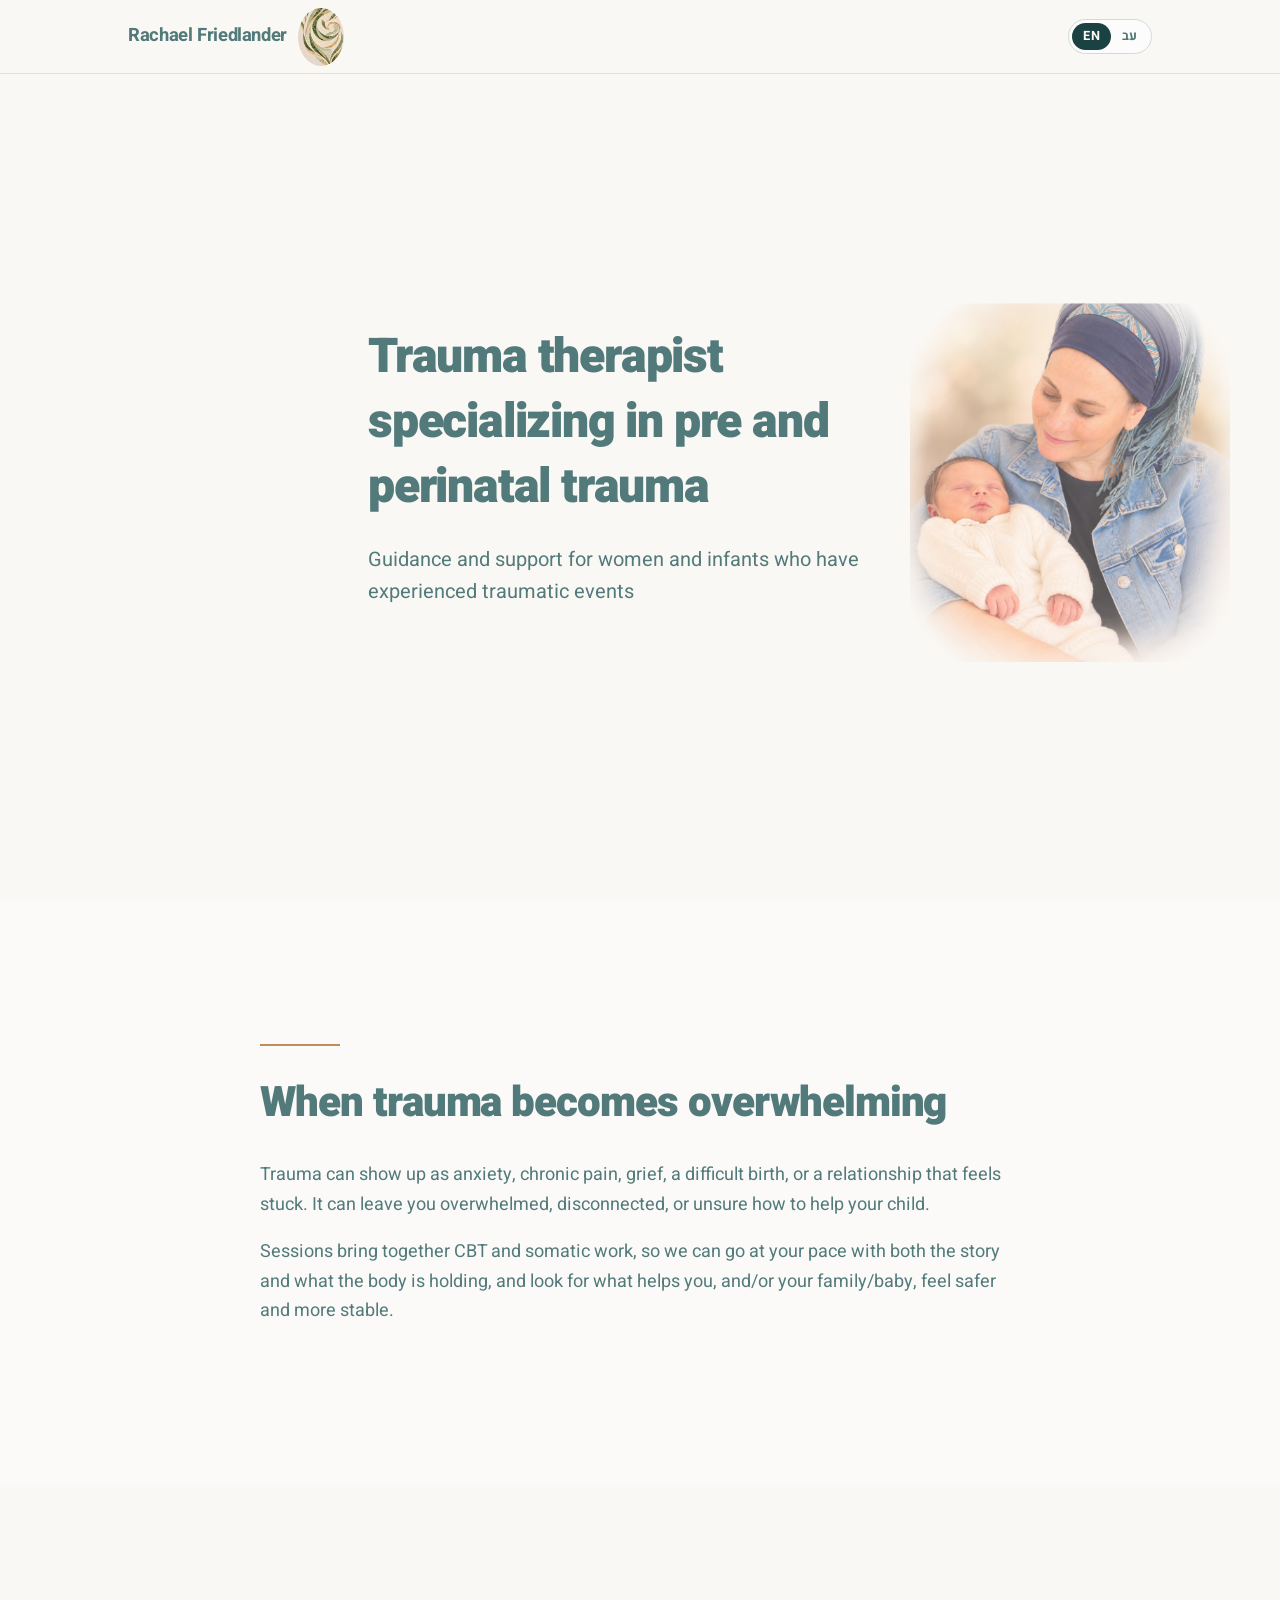
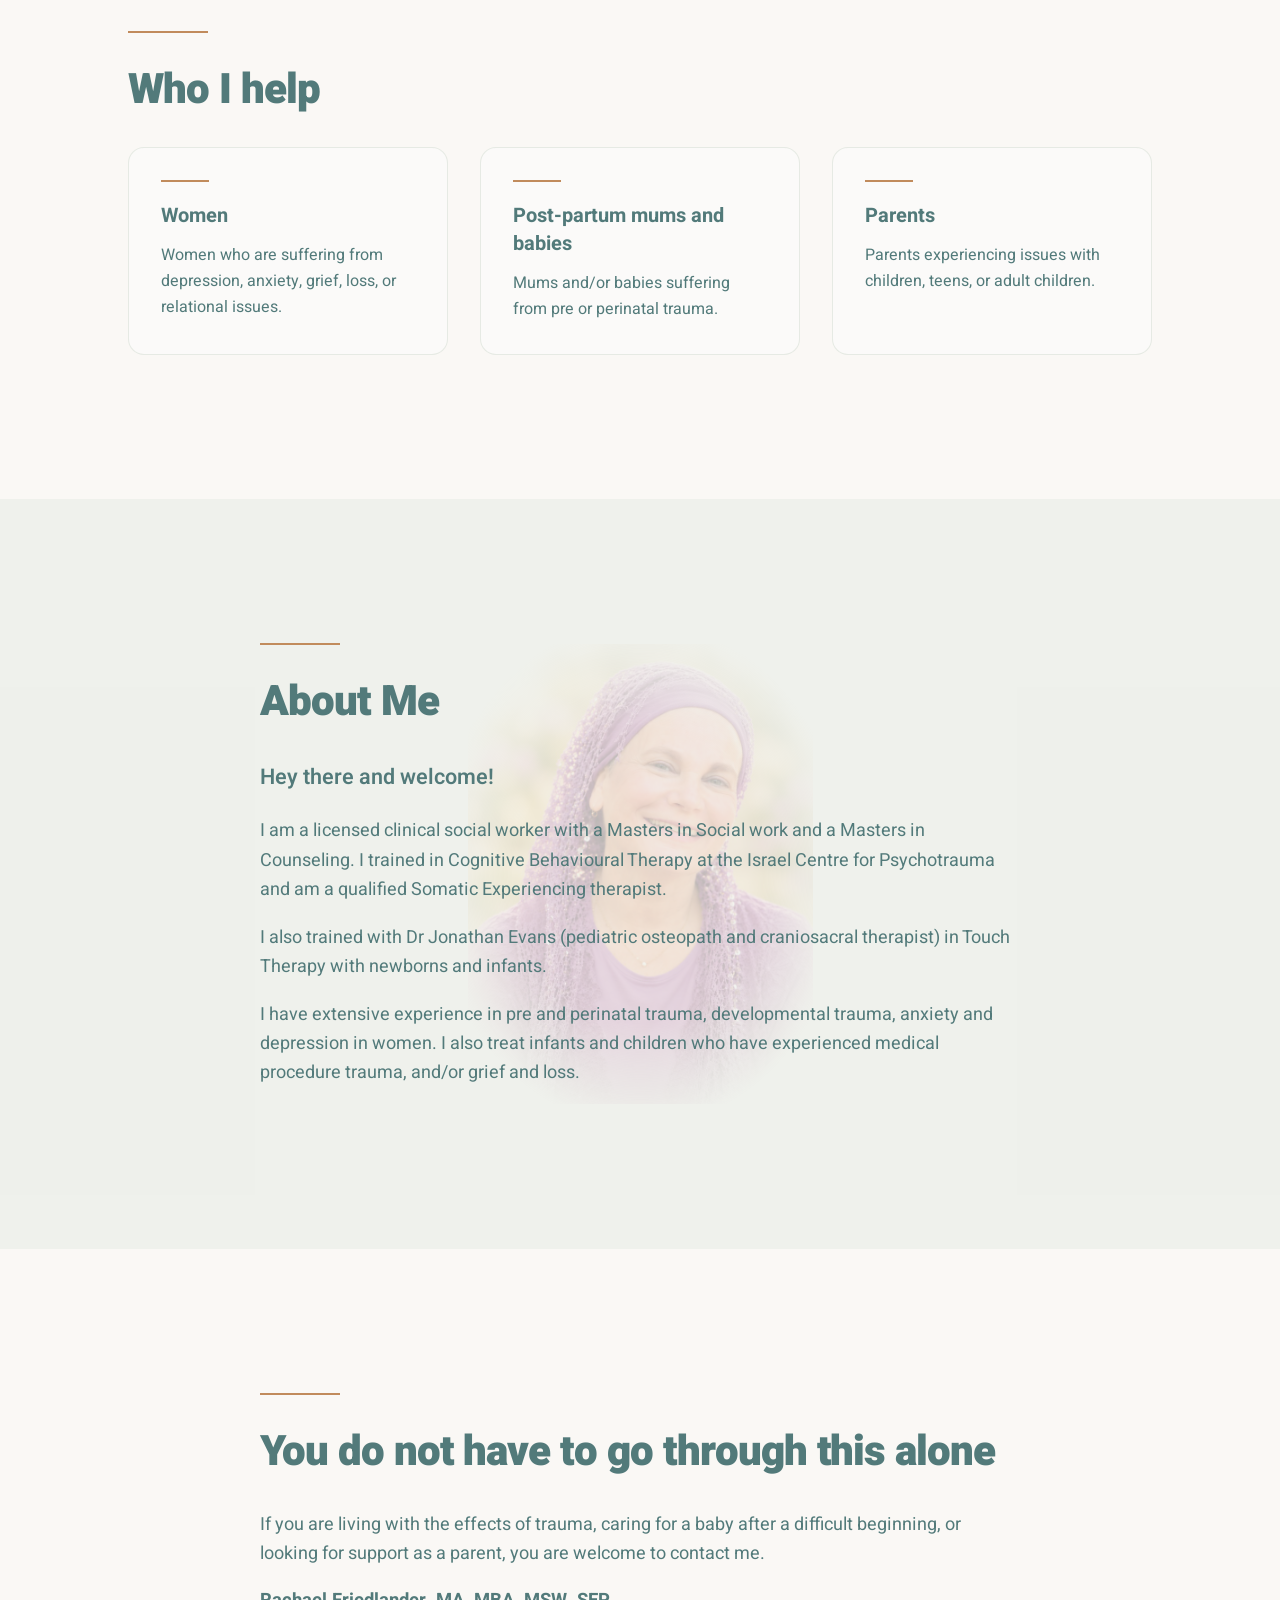
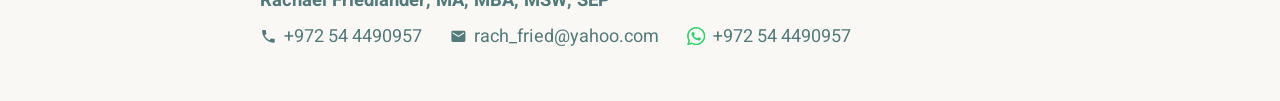
==== index.html @ 9eef8757 "Swap pictures" ====
<!DOCTYPE html>
<html lang="en">
<head>
  <meta charset="utf-8">
  <meta name="viewport" content="width=device-width, initial-scale=1">
  <title>Rachael Friedlander | Trauma Therapist</title>
  <meta name="description" content="Guidance and support for women and infants who have experienced traumatic events. Trauma therapy with a holistic approach incorporating CBT and somatic work.">
  <script>
    (function () {
      var stored;
      try { stored = localStorage.getItem("lang"); } catch (e) {}
      var primary = (navigator.language || "").toLowerCase();
      var hebrew = /^he([-_]|$)/.test(primary) || /^iw([-_]|$)/.test(primary);
      var lang = stored === "he" || stored === "en" ? stored : (hebrew ? "he" : "en");
      var root = document.documentElement;
      root.lang = lang;
      root.dir = lang === "he" ? "rtl" : "ltr";
      if (lang === "he") {
        document.title = "רחל פרידלנדר | מטפלת בטראומה";
        var desc = document.querySelector('meta[name="description"]');
        if (desc) {
          desc.setAttribute("content", "ליווי ותמיכה לנשים ולתינוקות שחוו אירועים טראומטיים. טיפול בטראומה בגישה הוליסטית המשלבת CBT ועבודה סומטית.");
        }
      }
    })();
  </script>
  <link rel="preconnect" href="https://fonts.googleapis.com">
  <link rel="preconnect" href="https://fonts.gstatic.com" crossorigin>
  <link href="https://fonts.googleapis.com/css2?family=Heebo:wght@400;500;600;700;800;900&display=swap" rel="stylesheet">
  <link rel="stylesheet" href="styles.css">
</head>
<body>
  <header class="site-header">
    <div class="wrap header-inner">
      <a class="brand" href="#top">
        <span class="i18n-en">Rachael Friedlander</span>
        <span class="i18n-he">רחל פרידלנדר</span>
        <img class="brand-logo" src="images/logo.png" alt="">
      </a>
      <div class="lang-switch" role="group" aria-label="Language">
        <button type="button" class="lang-option" data-set-lang="en" lang="en">EN</button>
        <button type="button" class="lang-option" data-set-lang="he" lang="he">עב</button>
      </div>
    </div>
  </header>

  <main id="top">
    <section class="hero">
      <div class="hero-media" aria-hidden="true">
        <img src="images/rachael-newborn.jpg" alt="">
      </div>
      <div class="hero-shade" aria-hidden="true"></div>
      <div class="wrap hero-copy">
        <h1>
          <span class="i18n-en">Trauma therapist specializing in pre and perinatal trauma</span>
          <span class="i18n-he">מטפלת בטראומה המתמחה בטראומה <span class="nowrap">טרום־לידתית</span> ו<span class="nowrap">סב־לידתית</span></span>
        </h1>
        <p class="lede">
          <span class="i18n-en">Guidance and support for women and infants who have experienced traumatic events</span>
          <span class="i18n-he">ליווי ותמיכה לנשים ולתינוקות שחוו אירועים טראומטיים</span>
        </p>
      </div>
    </section>

    <section class="band band-card">
      <div class="wrap narrow">
        <span class="rule" aria-hidden="true"></span>
        <h2>
          <span class="i18n-en">When trauma becomes overwhelming</span>
          <span class="i18n-he">כשהטראומה הופכת למציפה</span>
        </h2>
        <!-- DRAFT FOR REVIEW: These two paragraphs were blank in the Google Doc. They use only the people and methods Rachael already named. Replace them when final copy is ready. -->
        <p>
          <span class="i18n-en">Trauma can show up as anxiety, chronic pain, grief, a difficult birth, or a relationship that feels stuck. It can leave you overwhelmed, disconnected, or unsure how to help your child.</span>
          <span class="i18n-he">טראומה יכולה להופיע כחרדה, כאב כרוני, אבל, לידה קשה, או קשר שמרגיש תקוע. היא יכולה להשאיר תחושה של הצפה וניתוק, או קושי לדעת איך לעזור לילד.</span>
        </p>
        <p>
          <span class="i18n-en">Sessions bring together CBT and somatic work, so we can go at your pace with both the story and what the body is holding, and look for what helps you, and/or your family/baby, feel safer and more stable.</span>
          <span class="i18n-he">במפגשים משלבים <span class="ltr">CBT</span> ועבודה סומטית, כך שאפשר להתקדם בקצב שלך גם עם הסיפור וגם עם מה שהגוף מחזיק, ולחפש את מה שעוזר לך ו/או למשפחה או לתינוק להרגיש יותר ביטחון ויציבות.</span>
        </p>
      </div>
    </section>

    <section class="band band-help">
      <div class="wrap">
        <span class="rule" aria-hidden="true"></span>
        <h2>
          <span class="i18n-en">Who I help</span>
          <span class="i18n-he">את מי אני מלווה</span>
        </h2>
        <div class="cards">
          <article class="card">
            <span class="rule" aria-hidden="true"></span>
            <h3>
              <span class="i18n-en">Women</span>
              <span class="i18n-he">נשים</span>
            </h3>
            <p>
              <span class="i18n-en">Women who are suffering from depression, anxiety, grief, loss, or relational issues.</span>
              <span class="i18n-he">נשים שסובלות מדיכאון, מחרדה, מאבל, מאובדן או מקשיים בקשר.</span>
            </p>
          </article>
          <article class="card card-focus">
            <span class="rule" aria-hidden="true"></span>
            <h3>
              <span class="i18n-en">Post-partum mums and babies</span>
              <span class="i18n-he">אמהות אחרי לידה ותינוקות</span>
            </h3>
            <p>
              <span class="i18n-en">Mums and/or babies suffering from pre or perinatal trauma.</span>
              <span class="i18n-he">אמהות ו/או תינוקות עם טראומה <span class="nowrap">טרום־לידתית</span> או <span class="nowrap">סב־לידתית</span>.</span>
            </p>
          </article>
          <article class="card">
            <span class="rule" aria-hidden="true"></span>
            <h3>
              <span class="i18n-en">Parents</span>
              <span class="i18n-he">הורים</span>
            </h3>
            <p>
              <span class="i18n-en">Parents experiencing issues with children, teens, or adult children.</span>
              <span class="i18n-he">הורים שמתמודדים עם קשיים מול ילדים, מתבגרים או ילדים בוגרים.</span>
            </p>
          </article>
        </div>
      </div>
    </section>

    <section class="band band-sage">
      <div class="about-bg" aria-hidden="true">
        <img src="images/rachael-portrait.jpg" alt="">
      </div>
      <div class="wrap narrow">
        <span class="rule" aria-hidden="true"></span>
        <h2>
          <span class="i18n-en">About Me</span>
          <span class="i18n-he">עליי</span>
        </h2>
        <p class="welcome">
          <span class="i18n-en">Hey there and welcome!</span>
          <span class="i18n-he">היי, וברוכים הבאים!</span>
        </p>
        <p>
          <span class="i18n-en">I am a licensed clinical social worker with a Masters in Social work and a Masters in Counseling. I trained in Cognitive Behavioural Therapy at the Israel Centre for Psychotrauma and am a qualified Somatic Experiencing therapist.</span>
          <span class="i18n-he">אני עובדת סוציאלית קלינית מוסמכת, בעלת תואר שני בעבודה סוציאלית ותואר שני בייעוץ. התמחיתי בטיפול קוגניטיבי־התנהגותי במרכז הישראלי לטיפול בפסיכוטראומה, ואני מטפלת מוסמכת בשיטת <span class="ltr">Somatic Experiencing.</span></span>
        </p>
        <p>
          <span class="i18n-en">I also trained with Dr Jonathan Evans (pediatric osteopath and craniosacral therapist) in Touch Therapy with newborns and infants.</span>
          <span class="i18n-he">התמחיתי גם אצל ד״ר ג׳ונתן אוונס (אוסטאופת ילדים ומטפל בקרניוסקרל) בטיפול במגע לילודים ולתינוקות.</span>
        </p>
        <p>
          <span class="i18n-en">I have extensive experience in pre and perinatal trauma, developmental trauma, anxiety and depression in women. I also treat infants and children who have experienced medical procedure trauma, and/or grief and loss.</span>
          <span class="i18n-he">יש לי ניסיון רב בטראומה <span class="nowrap">טרום־לידתית</span> ו<span class="nowrap">סב־לידתית</span>, בטראומה התפתחותית, ובחרדה ובדיכאון אצל נשים. אני מטפלת גם בתינוקות ובילדים שעברו טראומה בעקבות הליכים רפואיים, ו/או אבל ואובדן.</span>
        </p>
      </div>
    </section>

    <section class="band band-close">
      <div class="wrap narrow">
        <span class="rule" aria-hidden="true"></span>
        <h2>
          <span class="i18n-en">You do not have to go through this alone</span>
          <span class="i18n-he">את לא צריכה לעבור את זה לבד</span>
        </h2>
        <p>
          <span class="i18n-en">If you are living with the effects of trauma, caring for a baby after a difficult beginning, or looking for support as a parent, you are welcome to contact me.</span>
          <span class="i18n-he">אם מדובר בחיים לצד השפעות של טראומה, בליווי תינוק אחרי התחלה קשה, או בחיפוש תמיכה כהורה — אפשר לפנות אליי.</span>
        </p>
      </div>
    </section>
  </main>

  <footer class="site-footer" id="contact">
    <div class="wrap narrow">
      <p class="footer-name">
        <span class="i18n-en">Rachael Friedlander, MA, MBA, MSW, SEP</span>
        <span class="i18n-he">רחל פרידלנדר, <span dir="ltr">MA, MBA, MSW, SEP</span></span>
      </p>
      <p class="footer-contact">
        <a href="tel:+972544490957">
          <svg viewBox="0 0 24 24" aria-hidden="true" focusable="false">
            <path fill="currentColor" d="M6.6 10.8a15.1 15.1 0 0 0 6.6 6.6l2.2-2.2a1 1 0 0 1 1-.25 11.4 11.4 0 0 0 3.6.57 1 1 0 0 1 1 1V20a1 1 0 0 1-1 1A17 17 0 0 1 3 4a1 1 0 0 1 1-1h3.5a1 1 0 0 1 1 1 11.4 11.4 0 0 0 .57 3.6 1 1 0 0 1-.25 1L6.6 10.8z"/>
          </svg>
          <span dir="ltr">+972 54 4490957</span>
        </a>
        <a href="mailto:rach_fried@yahoo.com">
          <svg viewBox="0 0 24 24" aria-hidden="true" focusable="false">
            <path fill="currentColor" d="M20 4H4a2 2 0 0 0-2 2v12a2 2 0 0 0 2 2h16a2 2 0 0 0 2-2V6a2 2 0 0 0-2-2zm0 4-8 5L4 8V6l8 5 8-5v2z"/>
          </svg>
          <span dir="ltr">rach_fried@yahoo.com</span>
        </a>
        <a class="contact-wa" data-whatsapp href="https://wa.me/972544490957">
          <svg viewBox="0 0 24 24" aria-hidden="true" focusable="false">
            <path fill="currentColor" d="M17.472 14.382c-.297-.149-1.758-.867-2.03-.967-.273-.099-.471-.148-.67.15-.197.297-.767.966-.94 1.164-.173.199-.347.223-.644.075-.297-.15-1.255-.463-2.39-1.475-.883-.788-1.48-1.761-1.653-2.059-.173-.297-.018-.458.13-.606.134-.133.298-.347.446-.52.149-.174.198-.298.298-.497.099-.198.05-.371-.025-.52-.075-.149-.669-1.612-.916-2.207-.242-.579-.487-.5-.669-.51-.173-.008-.371-.01-.57-.01-.198 0-.52.074-.792.372-.272.297-1.04 1.016-1.04 2.479 0 1.462 1.065 2.875 1.213 3.074.149.198 2.096 3.2 5.077 4.487.709.306 1.262.489 1.694.625.712.227 1.36.195 1.871.118.571-.085 1.758-.719 2.006-1.413.248-.694.248-1.289.173-1.413-.074-.124-.272-.198-.57-.347m-5.421 7.403h-.004a9.87 9.87 0 01-5.031-1.378l-.361-.214-3.741.982.998-3.648-.235-.374a9.86 9.86 0 01-1.51-5.26c.001-5.45 4.436-9.884 9.888-9.884 2.64 0 5.122 1.03 6.988 2.898a9.825 9.825 0 012.893 6.994c-.003 5.45-4.435 9.884-9.885 9.884m8.413-18.297A11.815 11.815 0 0012.05 0C5.495 0 .16 5.335.157 11.892c0 2.096.547 4.142 1.588 5.945L.057 24l6.305-1.654a11.882 11.882 0 005.683 1.448h.005c6.554 0 11.89-5.335 11.893-11.893a11.821 11.821 0 00-3.48-8.413z"/>
          </svg>
          <span dir="ltr">+972 54 4490957</span>
        </a>
      </p>
    </div>
  </footer>

  <script>
    (function () {
      var KEY = "lang";
      var copy = {
        en: {
          title: "Rachael Friedlander | Trauma Therapist",
          description: "Guidance and support for women and infants who have experienced traumatic events. Trauma therapy with a holistic approach incorporating CBT and somatic work.",
          langLabel: "Language",
          whatsapp: "WhatsApp"
        },
        he: {
          title: "רחל פרידלנדר | מטפלת בטראומה",
          description: "ליווי ותמיכה לנשים ולתינוקות שחוו אירועים טראומטיים. טיפול בטראומה בגישה הוליסטית המשלבת CBT ועבודה סומטית.",
          langLabel: "שפה",
          whatsapp: "וואטסאפ"
        }
      };

      function apply(lang, persist) {
        var text = copy[lang] || copy.en;
        var root = document.documentElement;
        root.lang = lang;
        root.dir = lang === "he" ? "rtl" : "ltr";
        document.title = text.title;
        var desc = document.querySelector('meta[name="description"]');
        if (desc) desc.setAttribute("content", text.description);
        var group = document.querySelector(".lang-switch");
        if (group) group.setAttribute("aria-label", text.langLabel);
        document.querySelectorAll("[data-set-lang]").forEach(function (button) {
          var selected = button.getAttribute("data-set-lang") === lang;
          button.setAttribute("aria-pressed", selected ? "true" : "false");
        });
        document.querySelectorAll("[data-whatsapp]").forEach(function (link) {
          link.href = "https://wa.me/972544490957";
          link.setAttribute("aria-label", text.whatsapp + " +972 54 4490957");
        });
        if (persist) {
          try { localStorage.setItem(KEY, lang); } catch (e) {}
        }
      }

      document.querySelectorAll("[data-set-lang]").forEach(function (button) {
        button.addEventListener("click", function () {
          apply(button.getAttribute("data-set-lang"), true);
        });
      });

      apply(document.documentElement.lang === "he" ? "he" : "en", false);
    })();
  </script>
</body>
</html>
---- styles.css ----
:root {
  --ink: #1a4242;
  --muted: #527a7a;
  --page: #faf8f5;
  --card: #fbfaf9;
  --button: #c18b5c;
  --button-hover: #b07d4f;
  --line: #d2dcd0;
  --sage: #e0e7df;
  --header: 74px;
  --shadow: 0 10px 30px rgba(26, 66, 66, 0.05);
}

* {
  box-sizing: border-box;
}

html {
  scroll-behavior: smooth;
}

body {
  margin: 0;
  font-family: Heebo, sans-serif;
  color: var(--muted);
  background: var(--page);
  line-height: 1.65;
}

img {
  max-width: 100%;
}

a {
  color: inherit;
}

.wrap {
  width: min(1024px, calc(100% - 3rem));
  margin-inline: auto;
}

.narrow {
  max-width: 760px;
}

.rule {
  display: block;
  width: 80px;
  height: 2px;
  margin-bottom: 2rem;
  background: var(--button);
}

h1,
h2,
h3,
p {
  margin-top: 0;
}

h1,
h2,
h3 {
  font-weight: 800;
  letter-spacing: -0.025em;
  line-height: 1.15;
}

h1 {
  margin-bottom: 1.5rem;
  color: var(--muted);
  font-size: clamp(28px, 5vw, 48px);
  font-weight: 900;
  line-height: 1.35;
}

.h1-muted {
  color: var(--muted);
  font-weight: 700;
}

h2 {
  margin-bottom: 2rem;
  font-size: clamp(26px, 4vw, 42px);
  font-weight: 900;
  line-height: 1.2;
}

h3 {
  margin-bottom: 0.75rem;
  font-size: 1.25rem;
  font-weight: 700;
  letter-spacing: 0;
  line-height: 1.4;
}

p {
  font-size: 18px;
  line-height: 1.625;
}

.lede,
.card p,
.site-footer p {
  color: var(--muted);
}

.site-header {
  position: sticky;
  top: 0;
  z-index: 10;
  height: var(--header);
  background: rgba(250, 248, 245, 0.88);
  border-bottom: 1px solid rgba(210, 220, 208, 0.7);
  backdrop-filter: blur(14px);
}

.header-inner {
  display: flex;
  align-items: center;
  justify-content: space-between;
  gap: 1rem;
  height: 100%;
}

.brand {
  display: inline-flex;
  align-items: center;
  gap: 0.7rem;
  font-size: 1.15rem;
  font-weight: 700;
  letter-spacing: -0.02em;
  text-decoration: none;
}

.brand-logo {
  display: block;
  width: 46px;
  height: 58px;
  object-fit: cover;
  object-position: center;
  border-radius: 50%;
}

.button {
  display: inline-flex;
  align-items: center;
  justify-content: center;
  width: 56px;
  height: 56px;
  padding: 0;
  border-radius: 50%;
  background: #25d366;
  color: #fff;
  text-decoration: none;
  transition: background 0.15s ease;
}

.button svg {
  display: block;
  width: 32px;
  height: 32px;
}

.button-lg {
  width: 64px;
  height: 64px;
}

.button-lg svg {
  width: 36px;
  height: 36px;
}

.button:hover {
  background: #1ebe57;
}

.button:active {
  transform: translateY(1px);
}

.button:focus-visible,
.brand:focus-visible,
.lang-option:focus-visible {
  outline: 2px solid var(--ink);
  outline-offset: 3px;
}

.lang-switch {
  direction: ltr;
  display: inline-flex;
  flex: none;
  align-items: center;
  padding: 3px;
  border: 1px solid var(--line);
  border-radius: 999px;
  background: rgba(255, 255, 255, 0.65);
}

.lang-option {
  appearance: none;
  margin: 0;
  border: 0;
  border-radius: 999px;
  background: transparent;
  color: var(--muted);
  font: inherit;
  font-size: 0.8rem;
  font-weight: 700;
  letter-spacing: 0.02em;
  line-height: 1;
  padding: 0.42rem 0.68rem;
  cursor: pointer;
}

.lang-option:hover {
  color: var(--ink);
}

html:not([lang="he"]) .lang-option[data-set-lang="en"],
html[lang="he"] .lang-option[data-set-lang="he"] {
  background: var(--ink);
  color: var(--page);
}

html:not([lang="he"]) .lang-option[data-set-lang="en"]:hover,
html[lang="he"] .lang-option[data-set-lang="he"]:hover {
  color: var(--page);
}

html[lang="he"] h1,
html[lang="he"] h2,
html[lang="he"] h3,
html[lang="he"] .brand {
  letter-spacing: 0;
}

html[lang="he"] h1 {
  line-height: 1.45;
}

html[lang="he"] .i18n-en,
html:not([lang="he"]) .i18n-he {
  display: none;
}

.nowrap {
  white-space: nowrap;
}

.ltr {
  unicode-bidi: isolate;
  direction: ltr;
  white-space: nowrap;
}

.hero {
  position: relative;
  display: flex;
  align-items: center;
  min-height: calc(100vh - var(--header));
  padding: 4rem 0;
  overflow: hidden;
  background: var(--page);
}

.hero-media,
.hero-shade {
  position: absolute;
  inset: 0;
}

.hero-media img {
  width: 100%;
  height: 100%;
  max-width: none;
  object-fit: cover;
  object-position: center 28%;
  filter: blur(2px);
  transform: scale(1.05);
  opacity: 0.9;
}

.hero-shade {
  background: linear-gradient(
    to inline-end,
    rgba(250, 248, 245, 0.85) 0%,
    rgba(250, 248, 245, 0.4) 50%,
    rgba(250, 248, 245, 0.2) 100%
  );
}

.hero-copy {
  position: relative;
  z-index: 1;
  max-width: 44rem;
}

.lede {
  max-width: 36rem;
  margin-bottom: 2.5rem;
}

.band {
  padding: 6rem 0;
}

.band-card {
  background: var(--card);
}

.band-sage {
  position: relative;
  overflow: hidden;
  background: rgba(224, 231, 223, 0.45);
}

.about-bg {
  position: absolute;
  z-index: 0;
  top: 50%;
  left: 50%;
  width: min(22rem, 78%);
  height: 70%;
  transform: translate(-50%, -50%);
  opacity: 0.28;
  pointer-events: none;
}

.about-bg img {
  width: 100%;
  height: 100%;
  max-width: none;
  object-fit: cover;
  object-position: center 18%;
  -webkit-mask-image: radial-gradient(ellipse at center, #000 34%, transparent 74%);
  mask-image: radial-gradient(ellipse at center, #000 34%, transparent 74%);
}

.band-sage .wrap {
  position: relative;
  z-index: 1;
}

.band p + p {
  margin-top: 1.15rem;
}

.welcome {
  font-size: 1.35rem;
  font-weight: 600;
}

@media (max-width: 767px) {
  .about-bg {
    width: min(16rem, 70%);
    height: 46%;
    opacity: 0.2;
  }

  .hero {
    display: flex;
    flex-direction: column;
    align-items: flex-start;
    justify-content: flex-start;
    min-height: 0;
    padding: 0.35rem 0 2.75rem;
  }

  .hero-media {
    position: relative;
    inset: auto;
    align-self: flex-end;
    width: min(220px, 58vw);
    margin: 0.15rem 0.4rem 0;
  }

  .hero-media img {
    width: 100%;
    height: auto;
    object-fit: contain;
    object-position: center 18%;
    transform: none;
    filter: blur(0.4px);
    opacity: 0.48;
    -webkit-mask-image: radial-gradient(ellipse at center, #000 52%, transparent 80%);
    mask-image: radial-gradient(ellipse at center, #000 52%, transparent 80%);
  }

  .hero-shade {
    display: none;
  }

  .hero-copy {
    width: min(1024px, calc(100% - 3rem));
    max-width: none;
    margin-top: 0.15rem;
    margin-inline: auto;
  }
}

.cards {
  display: grid;
  grid-template-columns: 1fr;
  gap: 2rem;
}

.card {
  padding: 2rem;
  border: 0.8px solid rgba(210, 220, 208, 0.5);
  border-radius: 1rem;
  background: var(--card);
}

.card .rule {
  width: 48px;
  margin-bottom: 1.25rem;
}

.card p {
  margin-bottom: 0;
  font-size: 16px;
  line-height: 26px;
}

.band-close .button {
  margin-top: 0.6rem;
}

.band-close {
  padding-bottom: 0;
}

.site-footer {
  padding: 0 0 2.75rem;
  border-top: 0;
}

.footer-name {
  margin-bottom: 0.35rem;
  color: var(--muted);
  font-size: 1.15rem;
  font-weight: 700;
}

.footer-contact {
  display: flex;
  flex-direction: column;
  align-items: flex-start;
  gap: 0.55rem;
}

#contact {
  scroll-margin-top: var(--header);
}

.footer-contact a {
  display: inline-flex;
  align-items: center;
  gap: 0.45rem;
  text-decoration: none;
  white-space: nowrap;
}

.footer-contact a:focus-visible {
  outline: 2px solid var(--ink);
  outline-offset: 3px;
  border-radius: 4px;
}

.footer-contact svg {
  width: 1.05rem;
  height: 1.05rem;
  flex: none;
}

.contact-wa svg {
  width: 1.15rem;
  height: 1.15rem;
  color: #25d366;
}

.site-footer p {
  margin-bottom: 0.35rem;
}

.footer-contact {
  margin-bottom: 0;
}

@media (min-width: 768px) {
  .wrap {
    width: min(1024px, calc(100% - 6rem));
  }

  .lede {
    font-size: 20px;
  }

  .band {
    padding: 9rem 0;
  }

  .band-close {
    padding-bottom: 0;
  }

  .cards {
    grid-template-columns: repeat(3, 1fr);
  }

  .about-bg {
    width: 380px;
    height: 460px;
    opacity: 0.26;
  }

  .about-bg img {
    object-fit: contain;
    object-position: center 12%;
    -webkit-mask-image: radial-gradient(ellipse at center, #000 46%, transparent 78%);
    mask-image: radial-gradient(ellipse at center, #000 46%, transparent 78%);
  }

  .hero-copy {
    max-width: 34rem;
  }

  .hero-media {
    inset: auto;
    top: 50%;
    inset-inline-end: max(2.5rem, calc((100% - 1180px) / 2));
    width: min(320px, 26vw);
    transform: translateY(-50%);
  }

  .hero-media img {
    width: 100%;
    height: auto;
    object-fit: contain;
    object-position: center;
    transform: none;
    filter: blur(0.6px);
    opacity: 0.72;
    -webkit-mask-image: radial-gradient(ellipse at center, #000 64%, transparent 88%);
    mask-image: radial-gradient(ellipse at center, #000 64%, transparent 88%);
  }

  .hero-shade {
    background: linear-gradient(
      to inline-end,
      rgba(250, 248, 245, 0.96) 0%,
      rgba(250, 248, 245, 0.9) 40%,
      rgba(250, 248, 245, 0.45) 68%,
      rgba(250, 248, 245, 0.2) 100%
    );
  }

  .footer-contact {
    flex-direction: row;
    flex-wrap: wrap;
    align-items: center;
    gap: 0.4rem 1.75rem;
  }
}
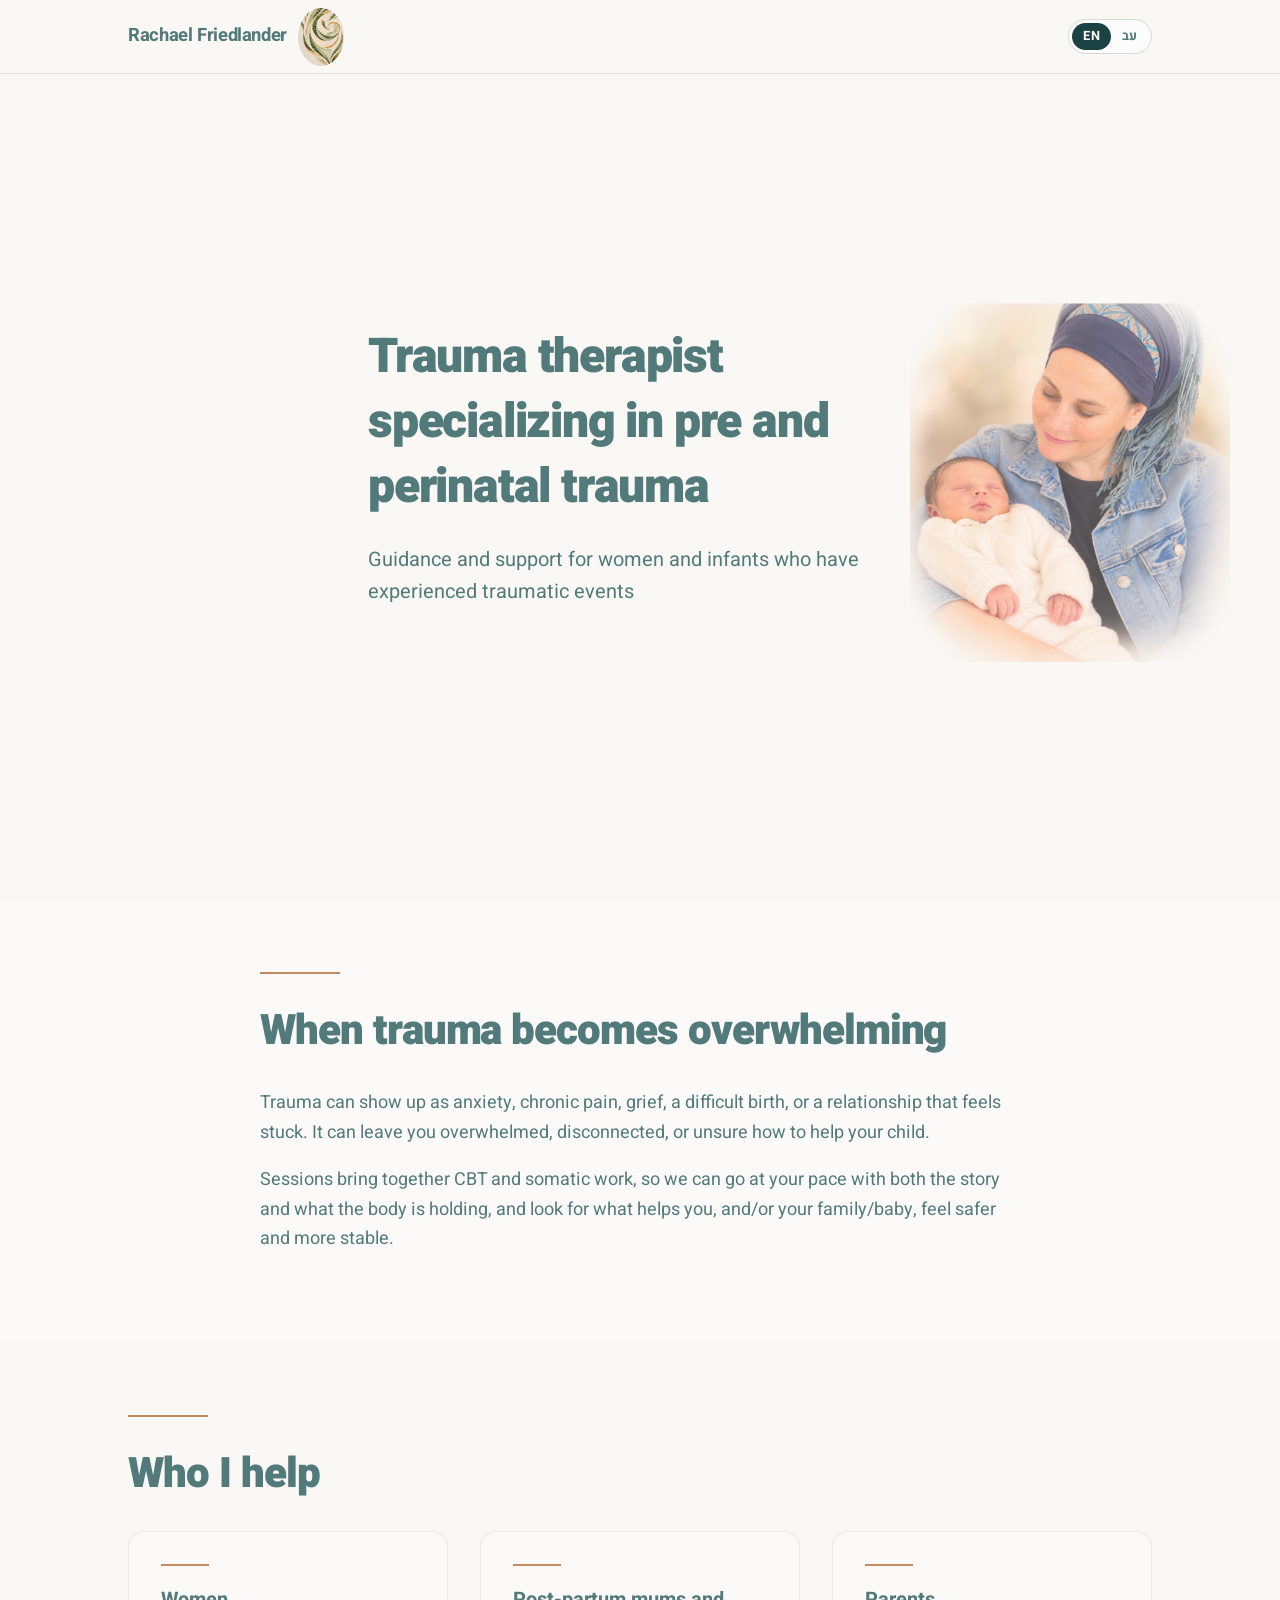
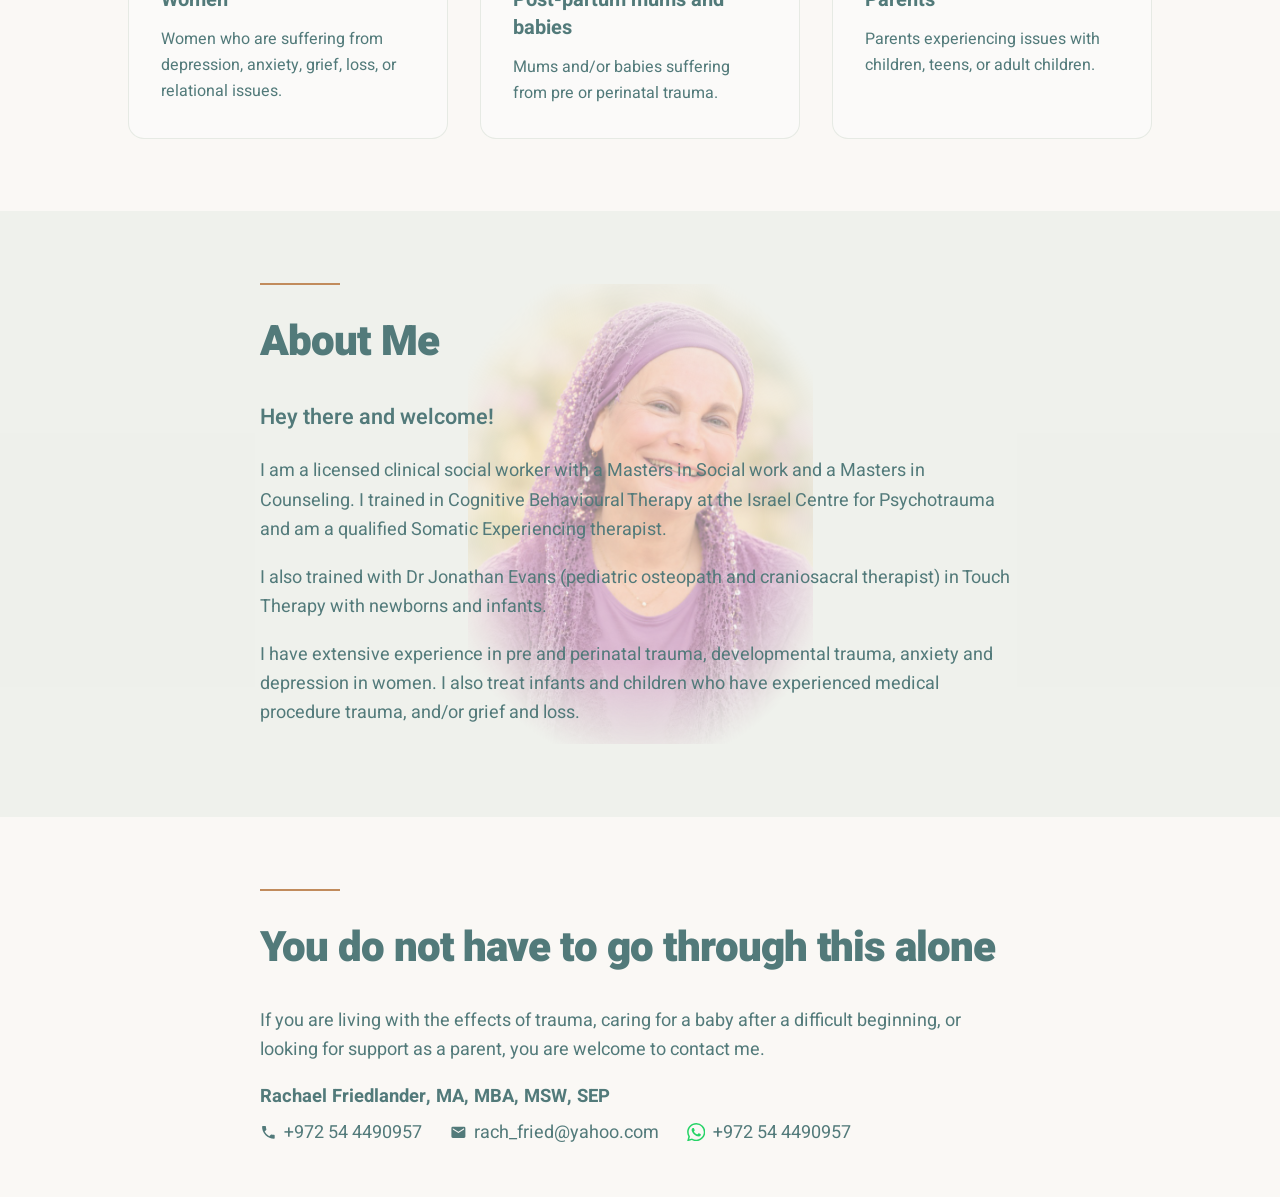
==== commit fb2c9c0b: "Hebrew changes" ====
--- a/index.html
+++ b/index.html
@@ -134,7 +134,7 @@
         <span class="rule" aria-hidden="true"></span>
         <h2>
           <span class="i18n-en">About Me</span>
-          <span class="i18n-he">עליי</span>
+          <span class="i18n-he">קצת עליי</span>
         </h2>
         <p class="welcome">
           <span class="i18n-en">Hey there and welcome!</span>
@@ -142,7 +142,7 @@
         </p>
         <p>
           <span class="i18n-en">I am a licensed clinical social worker with a Masters in Social work and a Masters in Counseling. I trained in Cognitive Behavioural Therapy at the Israel Centre for Psychotrauma and am a qualified Somatic Experiencing therapist.</span>
-          <span class="i18n-he">אני עובדת סוציאלית קלינית מוסמכת, בעלת תואר שני בעבודה סוציאלית ותואר שני בייעוץ. התמחיתי בטיפול קוגניטיבי־התנהגותי במרכז הישראלי לטיפול בפסיכוטראומה, ואני מטפלת מוסמכת בשיטת <span class="ltr">Somatic Experiencing.</span></span>
+          <span class="i18n-he">אני עובדת סוציאלית קלינית מוסמכת, בעלת תואר שני בעבודה סוציאלית ותואר שני בייעוץ. התמחיתי בטיפול קוגניטיבי־התנהגותי במרכז הישראלי לטיפול בפסיכוטראומה, ואני מטפלת מוסמכת בשיטת <span class="ltr">Somatic Experiencing</span>.</span>
         </p>
         <p>
           <span class="i18n-en">I also trained with Dr Jonathan Evans (pediatric osteopath and craniosacral therapist) in Touch Therapy with newborns and infants.</span>
--- a/styles.css
+++ b/styles.css
@@ -304,7 +304,7 @@
 }
 
 .band {
-  padding: 6rem 0;
+  padding: 3rem 0;
 }
 
 .band-card {
@@ -325,7 +325,7 @@
   width: min(22rem, 78%);
   height: 70%;
   transform: translate(-50%, -50%);
-  opacity: 0.28;
+  opacity: 0.5;
   pointer-events: none;
 }
 
@@ -355,9 +355,28 @@
 
 @media (max-width: 767px) {
   .about-bg {
-    width: min(16rem, 70%);
-    height: 46%;
-    opacity: 0.2;
+    top: 5.7rem;
+    right: auto;
+    bottom: auto;
+    left: auto;
+    inset-inline-end: 3rem;
+    width: 8.25rem;
+    height: auto;
+    transform: none;
+    opacity: 0.62;
+  }
+
+  .about-bg img {
+    height: auto;
+    object-fit: contain;
+    object-position: center top;
+    -webkit-mask-image: radial-gradient(ellipse at center 40%, #000 58%, transparent 80%);
+    mask-image: radial-gradient(ellipse at center 40%, #000 58%, transparent 80%);
+  }
+
+  .band-sage h2,
+  .band-sage .welcome {
+    padding-inline-end: 10.25rem;
   }
 
   .hero {
@@ -371,15 +390,18 @@
 
   .hero-media {
     position: relative;
+    z-index: 0;
     inset: auto;
     align-self: flex-end;
     width: min(220px, 58vw);
-    margin: 0.15rem 0.4rem 0;
+    margin: 1.35rem 0.4rem 0;
   }
 
   .hero-media img {
+    display: block;
     width: 100%;
     height: auto;
+    margin-bottom: -46%;
     object-fit: contain;
     object-position: center 18%;
     transform: none;
@@ -394,9 +416,11 @@
   }
 
   .hero-copy {
+    position: relative;
+    z-index: 1;
     width: min(1024px, calc(100% - 3rem));
     max-width: none;
-    margin-top: 0.15rem;
+    margin-top: 0;
     margin-inline: auto;
   }
 }
@@ -423,10 +447,6 @@
   margin-bottom: 0;
   font-size: 16px;
   line-height: 26px;
-}
-
-.band-close .button {
-  margin-top: 0.6rem;
 }
 
 .band-close {
@@ -500,7 +520,7 @@
   }
 
   .band {
-    padding: 9rem 0;
+    padding: 4.5rem 0;
   }
 
   .band-close {
@@ -514,7 +534,7 @@
   .about-bg {
     width: 380px;
     height: 460px;
-    opacity: 0.26;
+    opacity: 0.52;
   }
 
   .about-bg img {
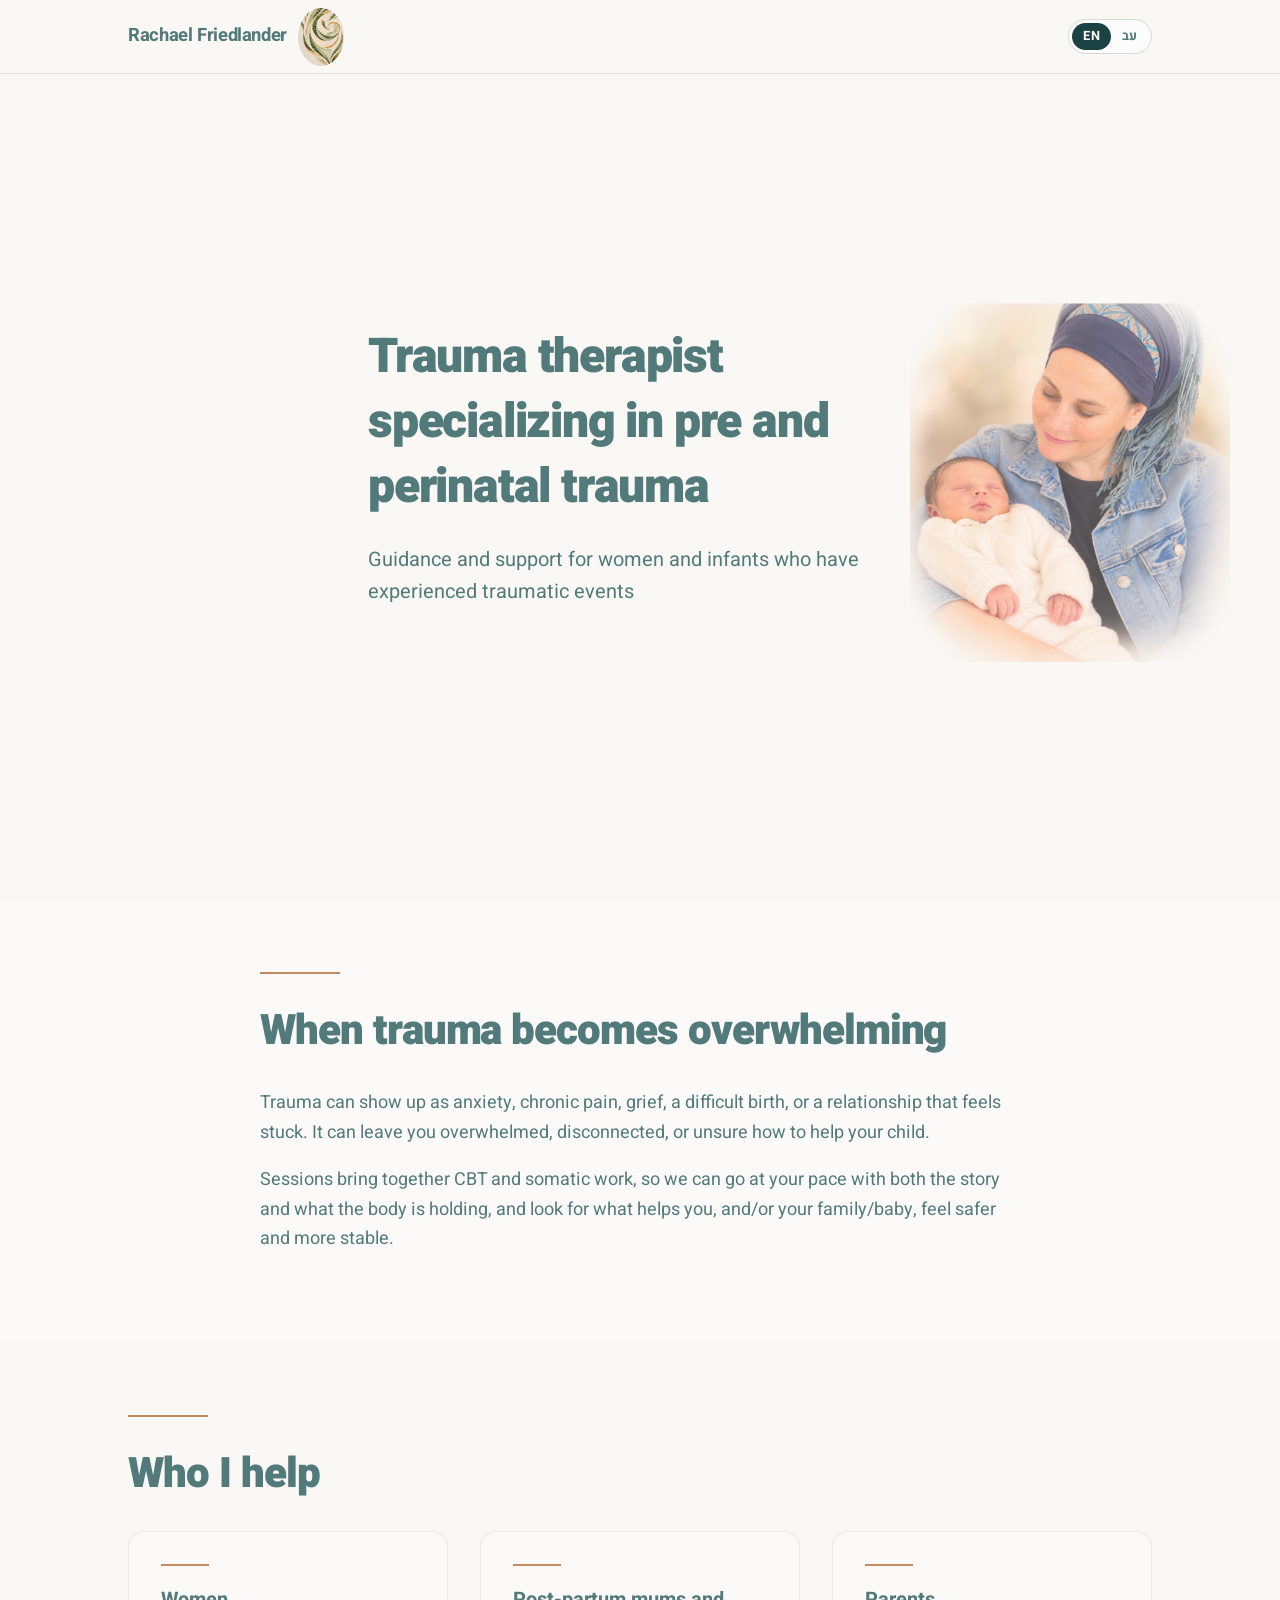
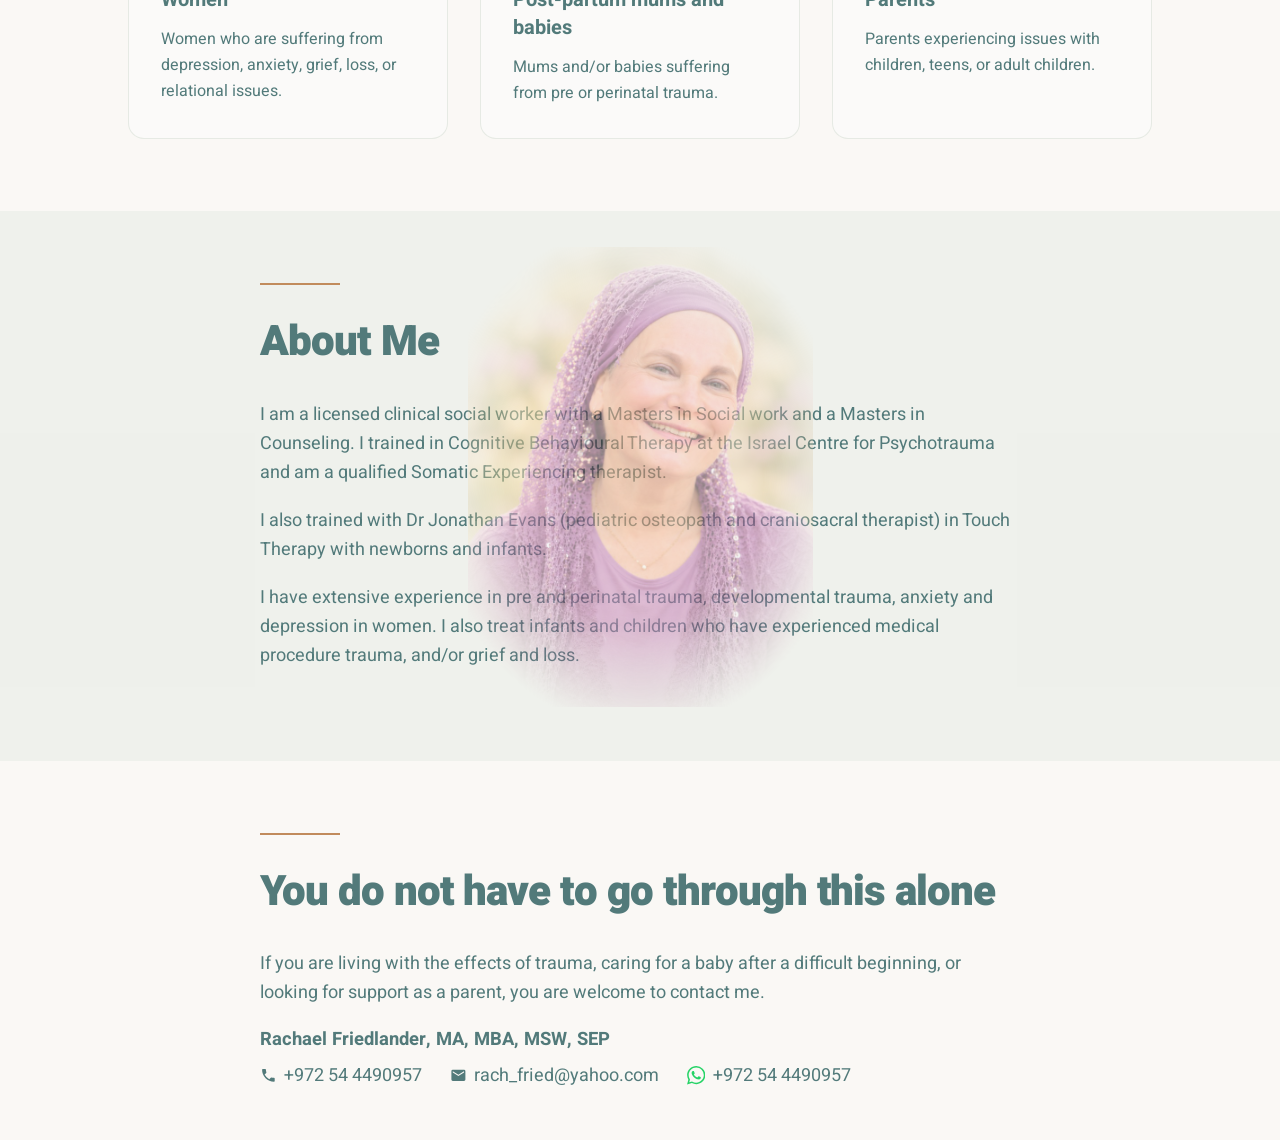
==== commit bf6f6c7b: "Remove Hey" ====
--- a/index.html
+++ b/index.html
@@ -127,19 +127,15 @@
     </section>
 
     <section class="band band-sage">
-      <div class="about-bg" aria-hidden="true">
-        <img src="images/rachael-portrait.jpg" alt="">
-      </div>
       <div class="wrap narrow">
+        <div class="about-bg" aria-hidden="true">
+          <img src="images/rachael-portrait.jpg" alt="">
+        </div>
         <span class="rule" aria-hidden="true"></span>
         <h2>
           <span class="i18n-en">About Me</span>
           <span class="i18n-he">קצת עליי</span>
         </h2>
-        <p class="welcome">
-          <span class="i18n-en">Hey there and welcome!</span>
-          <span class="i18n-he">היי, וברוכים הבאים!</span>
-        </p>
         <p>
           <span class="i18n-en">I am a licensed clinical social worker with a Masters in Social work and a Masters in Counseling. I trained in Cognitive Behavioural Therapy at the Israel Centre for Psychotrauma and am a qualified Somatic Experiencing therapist.</span>
           <span class="i18n-he">אני עובדת סוציאלית קלינית מוסמכת, בעלת תואר שני בעבודה סוציאלית ותואר שני בייעוץ. התמחיתי בטיפול קוגניטיבי־התנהגותי במרכז הישראלי לטיפול בפסיכוטראומה, ואני מטפלת מוסמכת בשיטת <span class="ltr">Somatic Experiencing</span>.</span>
--- a/styles.css
+++ b/styles.css
@@ -348,20 +348,18 @@
   margin-top: 1.15rem;
 }
 
-.welcome {
-  font-size: 1.35rem;
-  font-weight: 600;
-}
-
 @media (max-width: 767px) {
   .about-bg {
-    top: 5.7rem;
+    position: relative;
+    float: inline-end;
+    top: auto;
     right: auto;
     bottom: auto;
     left: auto;
-    inset-inline-end: 3rem;
     width: 8.25rem;
     height: auto;
+    margin-block: 0.35rem 0.5rem;
+    margin-inline: 0.85rem 0;
     transform: none;
     opacity: 0.62;
   }
@@ -372,11 +370,6 @@
     object-position: center top;
     -webkit-mask-image: radial-gradient(ellipse at center 40%, #000 58%, transparent 80%);
     mask-image: radial-gradient(ellipse at center 40%, #000 58%, transparent 80%);
-  }
-
-  .band-sage h2,
-  .band-sage .welcome {
-    padding-inline-end: 10.25rem;
   }
 
   .hero {
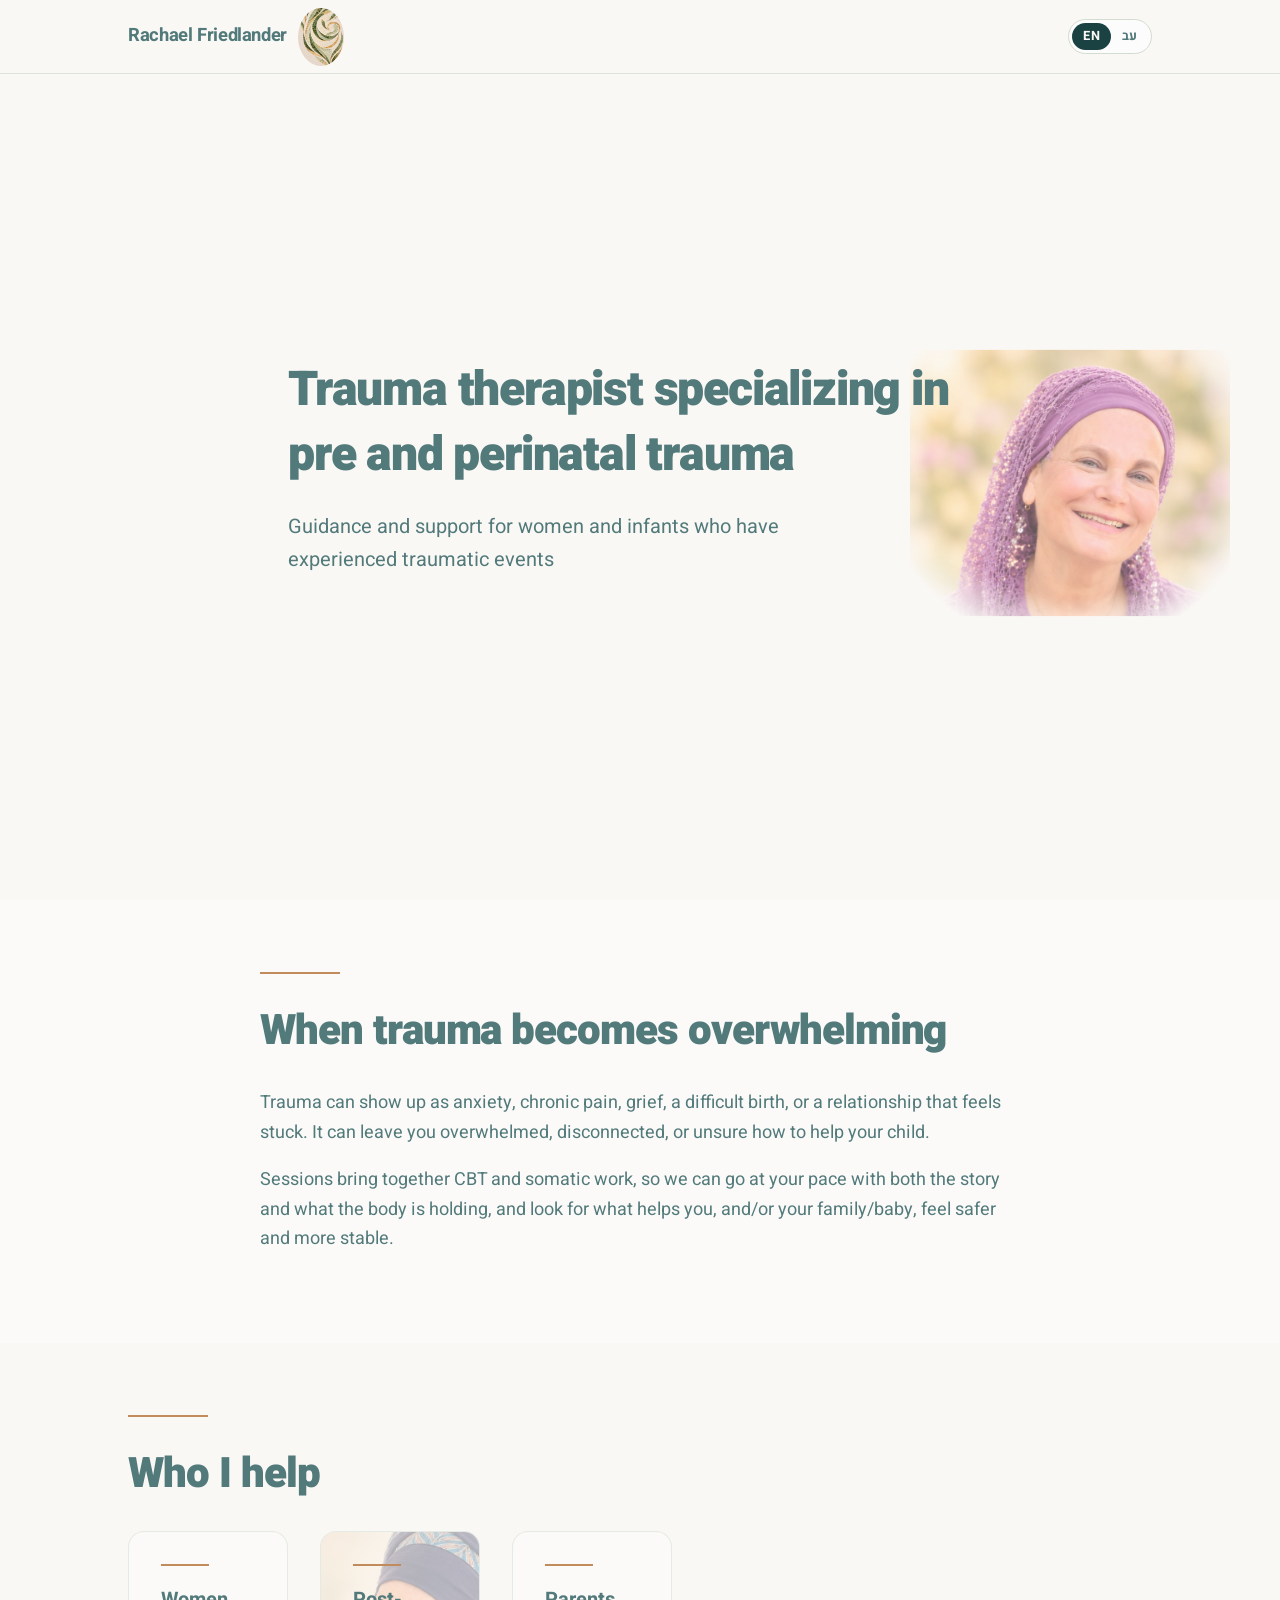
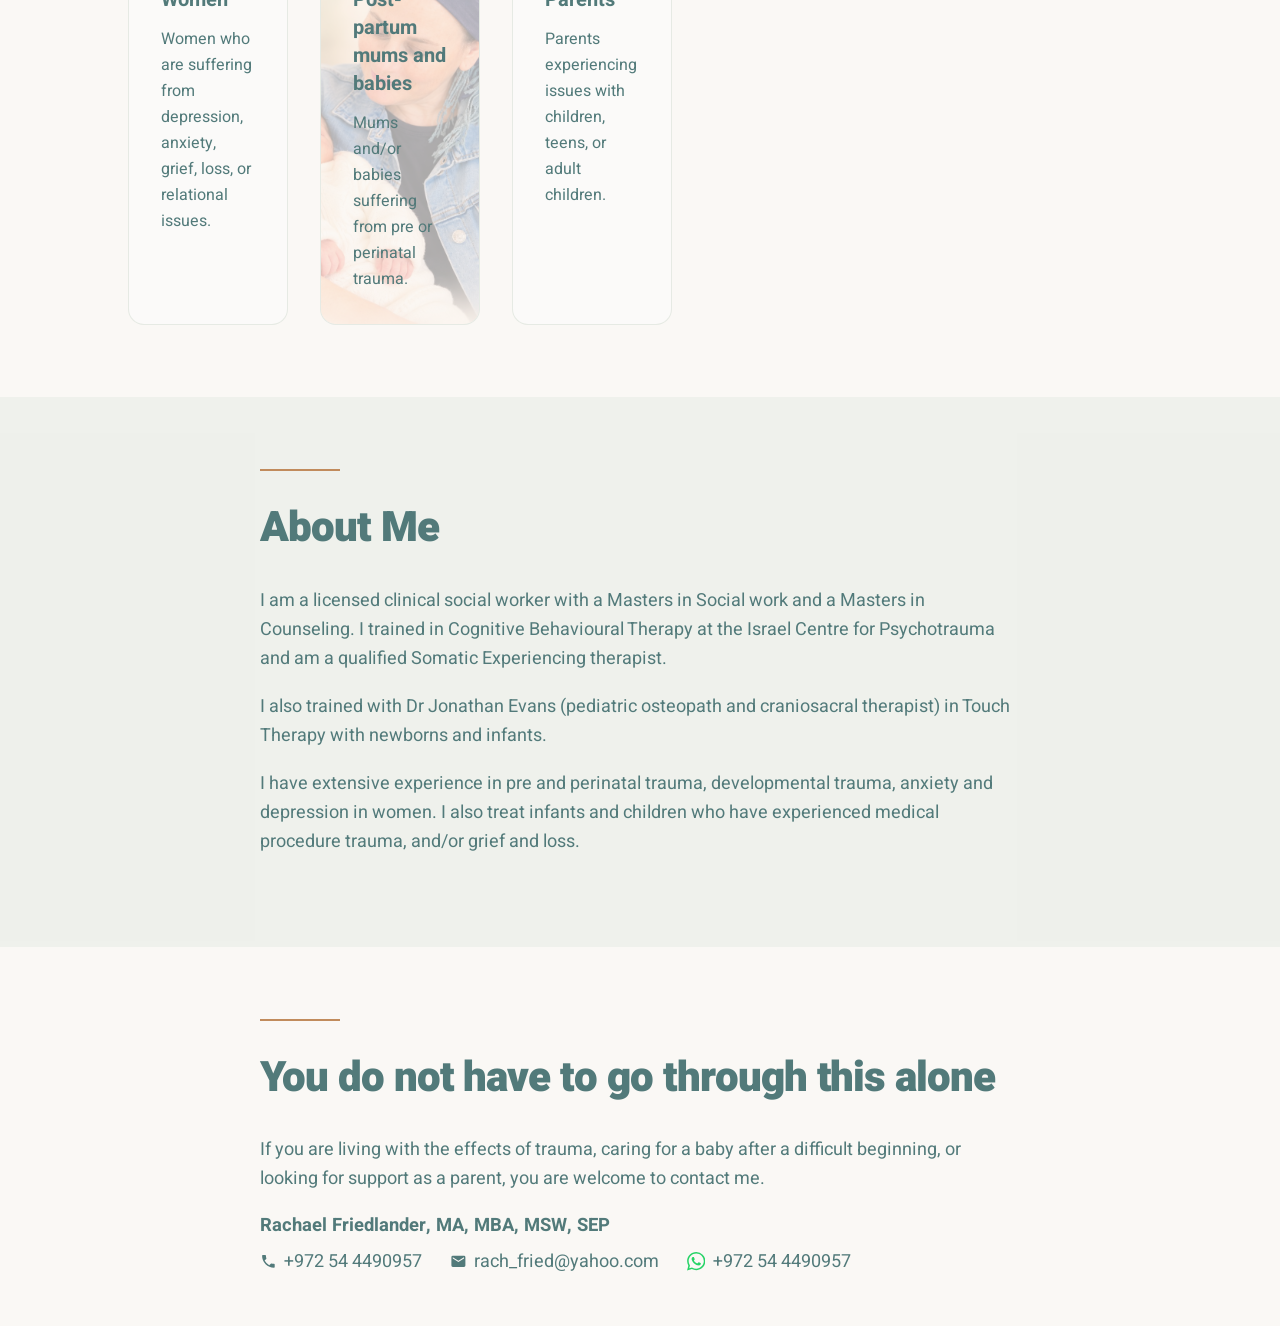
==== commit 10a2d736: "Swap pictures back" ====
--- a/index.html
+++ b/index.html
@@ -47,7 +47,7 @@
   <main id="top">
     <section class="hero">
       <div class="hero-media" aria-hidden="true">
-        <img src="images/rachael-newborn.jpg" alt="">
+        <img src="images/rachael-portrait.jpg" alt="">
       </div>
       <div class="hero-shade" aria-hidden="true"></div>
       <div class="wrap hero-copy">
@@ -101,6 +101,9 @@
             </p>
           </article>
           <article class="card card-focus">
+            <div class="card-bg" aria-hidden="true">
+              <img src="images/rachael-newborn.jpg" alt="">
+            </div>
             <span class="rule" aria-hidden="true"></span>
             <h3>
               <span class="i18n-en">Post-partum mums and babies</span>
@@ -128,9 +131,6 @@
 
     <section class="band band-sage">
       <div class="wrap narrow">
-        <div class="about-bg" aria-hidden="true">
-          <img src="images/rachael-portrait.jpg" alt="">
-        </div>
         <span class="rule" aria-hidden="true"></span>
         <h2>
           <span class="i18n-en">About Me</span>
--- a/styles.css
+++ b/styles.css
@@ -312,36 +312,7 @@
 }
 
 .band-sage {
-  position: relative;
-  overflow: hidden;
   background: rgba(224, 231, 223, 0.45);
-}
-
-.about-bg {
-  position: absolute;
-  z-index: 0;
-  top: 50%;
-  left: 50%;
-  width: min(22rem, 78%);
-  height: 70%;
-  transform: translate(-50%, -50%);
-  opacity: 0.5;
-  pointer-events: none;
-}
-
-.about-bg img {
-  width: 100%;
-  height: 100%;
-  max-width: none;
-  object-fit: cover;
-  object-position: center 18%;
-  -webkit-mask-image: radial-gradient(ellipse at center, #000 34%, transparent 74%);
-  mask-image: radial-gradient(ellipse at center, #000 34%, transparent 74%);
-}
-
-.band-sage .wrap {
-  position: relative;
-  z-index: 1;
 }
 
 .band p + p {
@@ -349,29 +320,6 @@
 }
 
 @media (max-width: 767px) {
-  .about-bg {
-    position: relative;
-    float: inline-end;
-    top: auto;
-    right: auto;
-    bottom: auto;
-    left: auto;
-    width: 8.25rem;
-    height: auto;
-    margin-block: 0.35rem 0.5rem;
-    margin-inline: 0.85rem 0;
-    transform: none;
-    opacity: 0.62;
-  }
-
-  .about-bg img {
-    height: auto;
-    object-fit: contain;
-    object-position: center top;
-    -webkit-mask-image: radial-gradient(ellipse at center 40%, #000 58%, transparent 80%);
-    mask-image: radial-gradient(ellipse at center 40%, #000 58%, transparent 80%);
-  }
-
   .hero {
     display: flex;
     flex-direction: column;
@@ -394,14 +342,15 @@
     display: block;
     width: 100%;
     height: auto;
-    margin-bottom: -46%;
-    object-fit: contain;
-    object-position: center 18%;
+    aspect-ratio: 768 / 640;
+    margin-bottom: -32%;
+    object-fit: cover;
+    object-position: center top;
     transform: none;
     filter: blur(0.4px);
-    opacity: 0.48;
-    -webkit-mask-image: radial-gradient(ellipse at center, #000 52%, transparent 80%);
-    mask-image: radial-gradient(ellipse at center, #000 52%, transparent 80%);
+    opacity: 0.55;
+    -webkit-mask-image: radial-gradient(ellipse at center 42%, #000 58%, transparent 84%);
+    mask-image: radial-gradient(ellipse at center 42%, #000 58%, transparent 84%);
   }
 
   .hero-shade {
@@ -431,6 +380,32 @@
   background: var(--card);
 }
 
+.card-focus {
+  position: relative;
+  overflow: hidden;
+}
+
+.card-bg {
+  position: absolute;
+  inset: 0;
+  z-index: 0;
+  pointer-events: none;
+}
+
+.card-bg img {
+  width: 100%;
+  height: 100%;
+  max-width: none;
+  object-fit: cover;
+  object-position: center 30%;
+  opacity: 0.34;
+}
+
+.card-focus > :not(.card-bg) {
+  position: relative;
+  z-index: 1;
+}
+
 .card .rule {
   width: 48px;
   margin-bottom: 1.25rem;
@@ -524,20 +499,7 @@
     grid-template-columns: repeat(3, 1fr);
   }
 
-  .about-bg {
-    width: 380px;
-    height: 460px;
-    opacity: 0.52;
-  }
-
-  .about-bg img {
-    object-fit: contain;
-    object-position: center 12%;
-    -webkit-mask-image: radial-gradient(ellipse at center, #000 46%, transparent 78%);
-    mask-image: radial-gradient(ellipse at center, #000 46%, transparent 78%);
-  }
-
-  .hero-copy {
+  .cards {
     max-width: 34rem;
   }
 
@@ -552,13 +514,14 @@
   .hero-media img {
     width: 100%;
     height: auto;
-    object-fit: contain;
-    object-position: center;
+    aspect-ratio: 768 / 640;
+    object-fit: cover;
+    object-position: center top;
     transform: none;
     filter: blur(0.6px);
     opacity: 0.72;
-    -webkit-mask-image: radial-gradient(ellipse at center, #000 64%, transparent 88%);
-    mask-image: radial-gradient(ellipse at center, #000 64%, transparent 88%);
+    -webkit-mask-image: radial-gradient(ellipse at center 42%, #000 62%, transparent 86%);
+    mask-image: radial-gradient(ellipse at center 42%, #000 62%, transparent 86%);
   }
 
   .hero-shade {
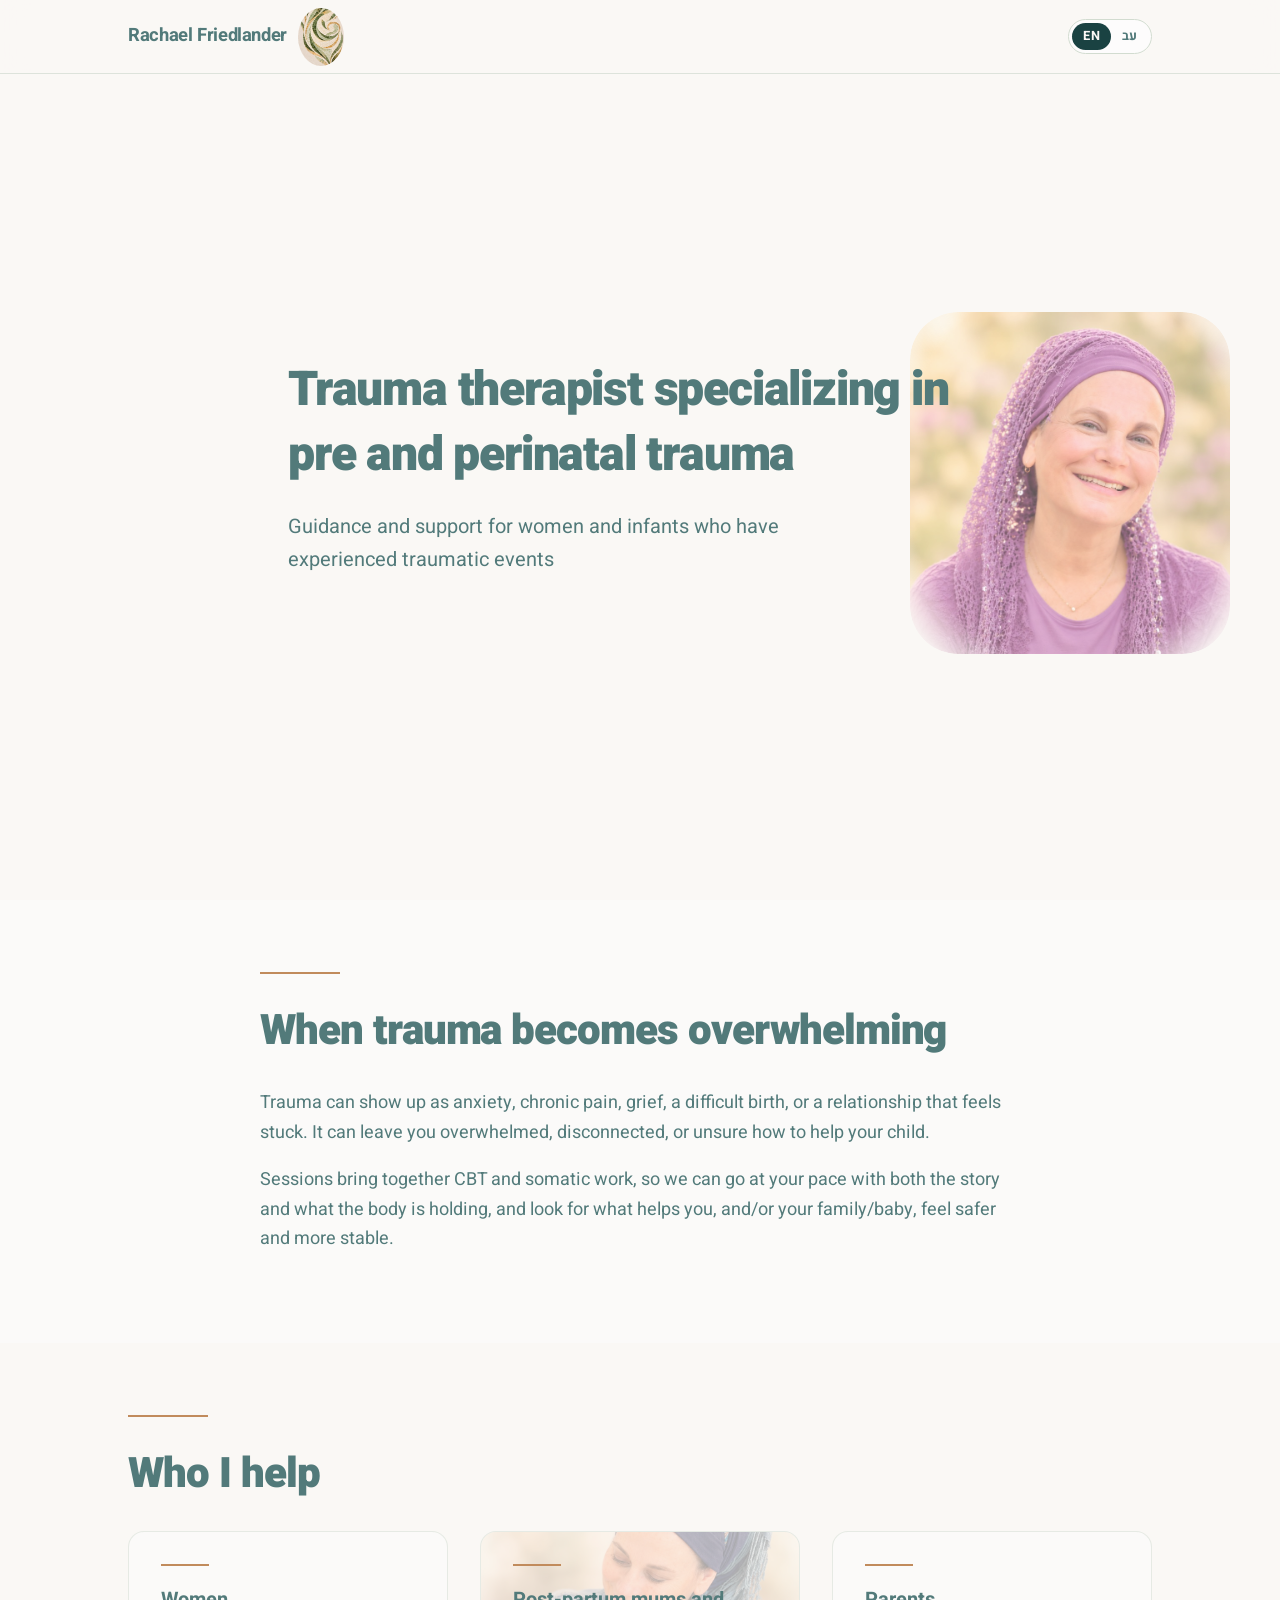
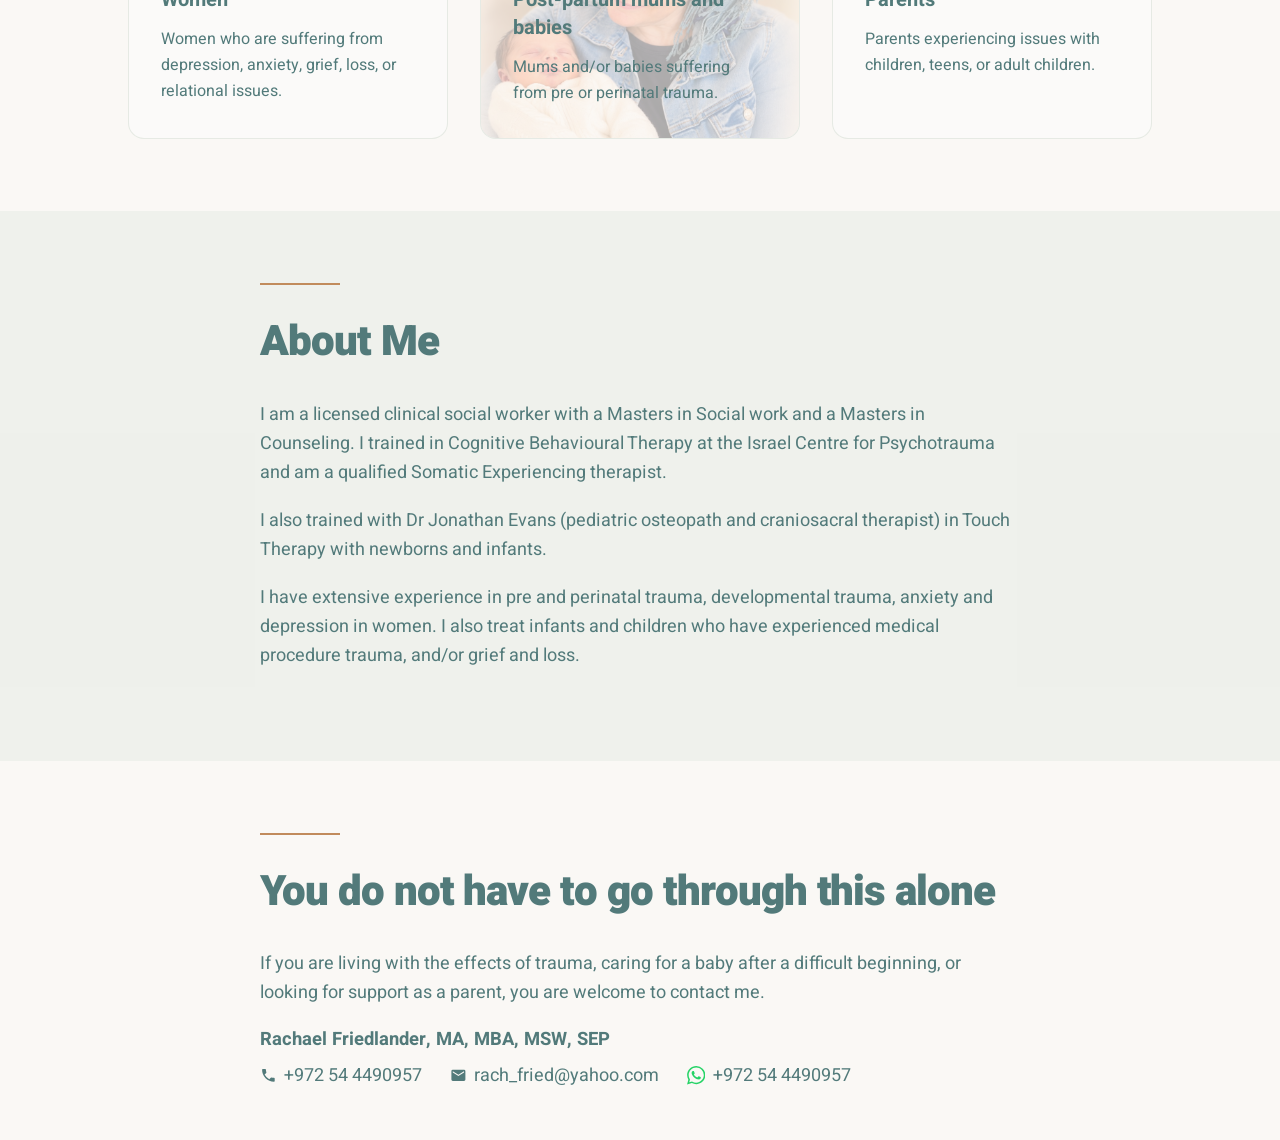
==== commit 027eeca7: "shortcut icon" ====
--- a/index.html
+++ b/index.html
@@ -4,6 +4,8 @@
   <meta charset="utf-8">
   <meta name="viewport" content="width=device-width, initial-scale=1">
   <title>Rachael Friedlander | Trauma Therapist</title>
+  <link rel="icon" href="images/favicon.png" type="image/png">
+  <link rel="apple-touch-icon" href="images/favicon.png">
   <meta name="description" content="Guidance and support for women and infants who have experienced traumatic events. Trauma therapy with a holistic approach incorporating CBT and somatic work.">
   <script>
     (function () {
--- a/styles.css
+++ b/styles.css
@@ -278,6 +278,7 @@
   max-width: none;
   object-fit: cover;
   object-position: center 28%;
+  border-radius: 3rem;
   filter: blur(2px);
   transform: scale(1.05);
   opacity: 0.9;
@@ -334,7 +335,7 @@
     z-index: 0;
     inset: auto;
     align-self: flex-end;
-    width: min(220px, 58vw);
+    width: min(260px, 68vw);
     margin: 1.35rem 0.4rem 0;
   }
 
@@ -342,15 +343,15 @@
     display: block;
     width: 100%;
     height: auto;
-    aspect-ratio: 768 / 640;
-    margin-bottom: -32%;
+    aspect-ratio: 768 / 820;
+    margin-bottom: -50%;
     object-fit: cover;
     object-position: center top;
     transform: none;
     filter: blur(0.4px);
     opacity: 0.55;
-    -webkit-mask-image: radial-gradient(ellipse at center 42%, #000 58%, transparent 84%);
-    mask-image: radial-gradient(ellipse at center 42%, #000 58%, transparent 84%);
+    -webkit-mask-image: radial-gradient(ellipse at center 46%, #000 70%, transparent 92%);
+    mask-image: radial-gradient(ellipse at center 46%, #000 70%, transparent 92%);
   }
 
   .hero-shade {
@@ -499,8 +500,8 @@
     grid-template-columns: repeat(3, 1fr);
   }
 
-  .cards {
-    max-width: 34rem;
+  .card-bg img {
+    object-position: center 42%;
   }
 
   .hero-media {
@@ -514,14 +515,14 @@
   .hero-media img {
     width: 100%;
     height: auto;
-    aspect-ratio: 768 / 640;
+    aspect-ratio: 768 / 820;
     object-fit: cover;
     object-position: center top;
     transform: none;
     filter: blur(0.6px);
     opacity: 0.72;
-    -webkit-mask-image: radial-gradient(ellipse at center 42%, #000 62%, transparent 86%);
-    mask-image: radial-gradient(ellipse at center 42%, #000 62%, transparent 86%);
+    -webkit-mask-image: radial-gradient(ellipse at center 46%, #000 74%, transparent 94%);
+    mask-image: radial-gradient(ellipse at center 46%, #000 74%, transparent 94%);
   }
 
   .hero-shade {
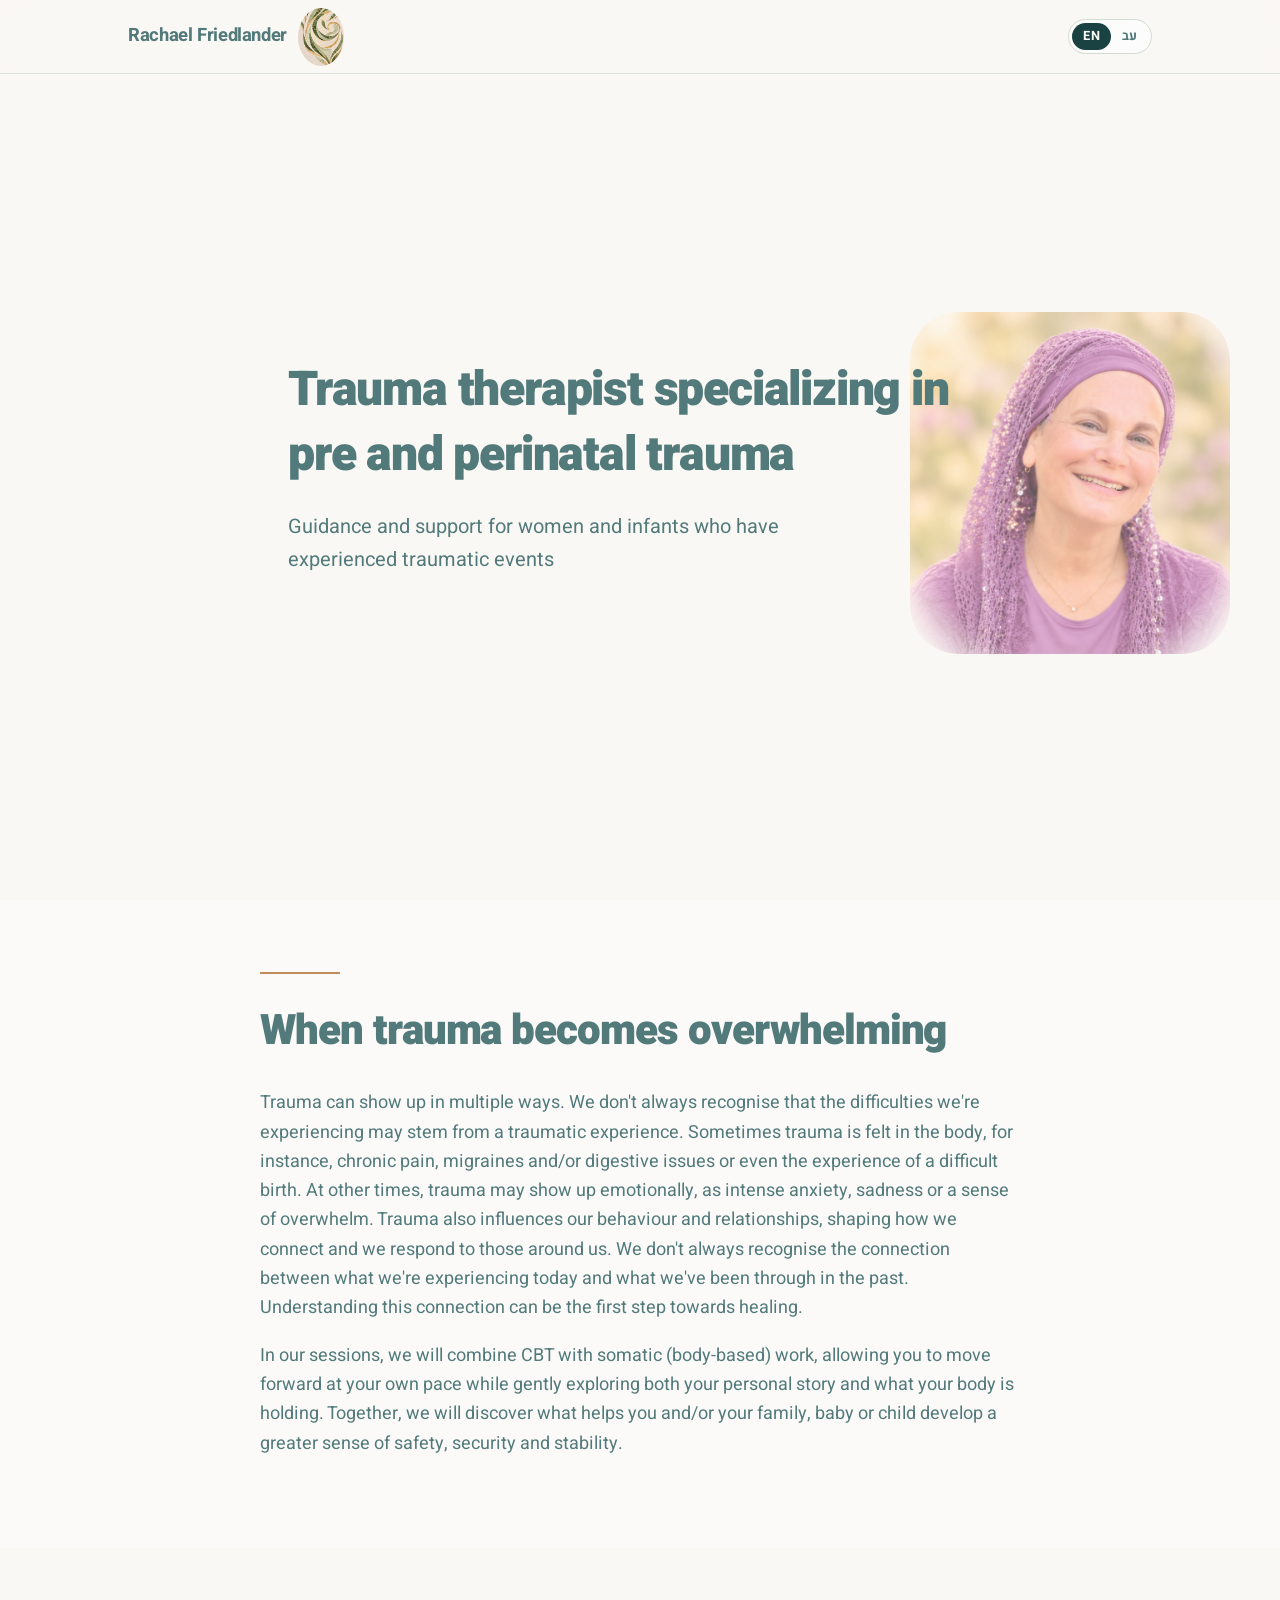
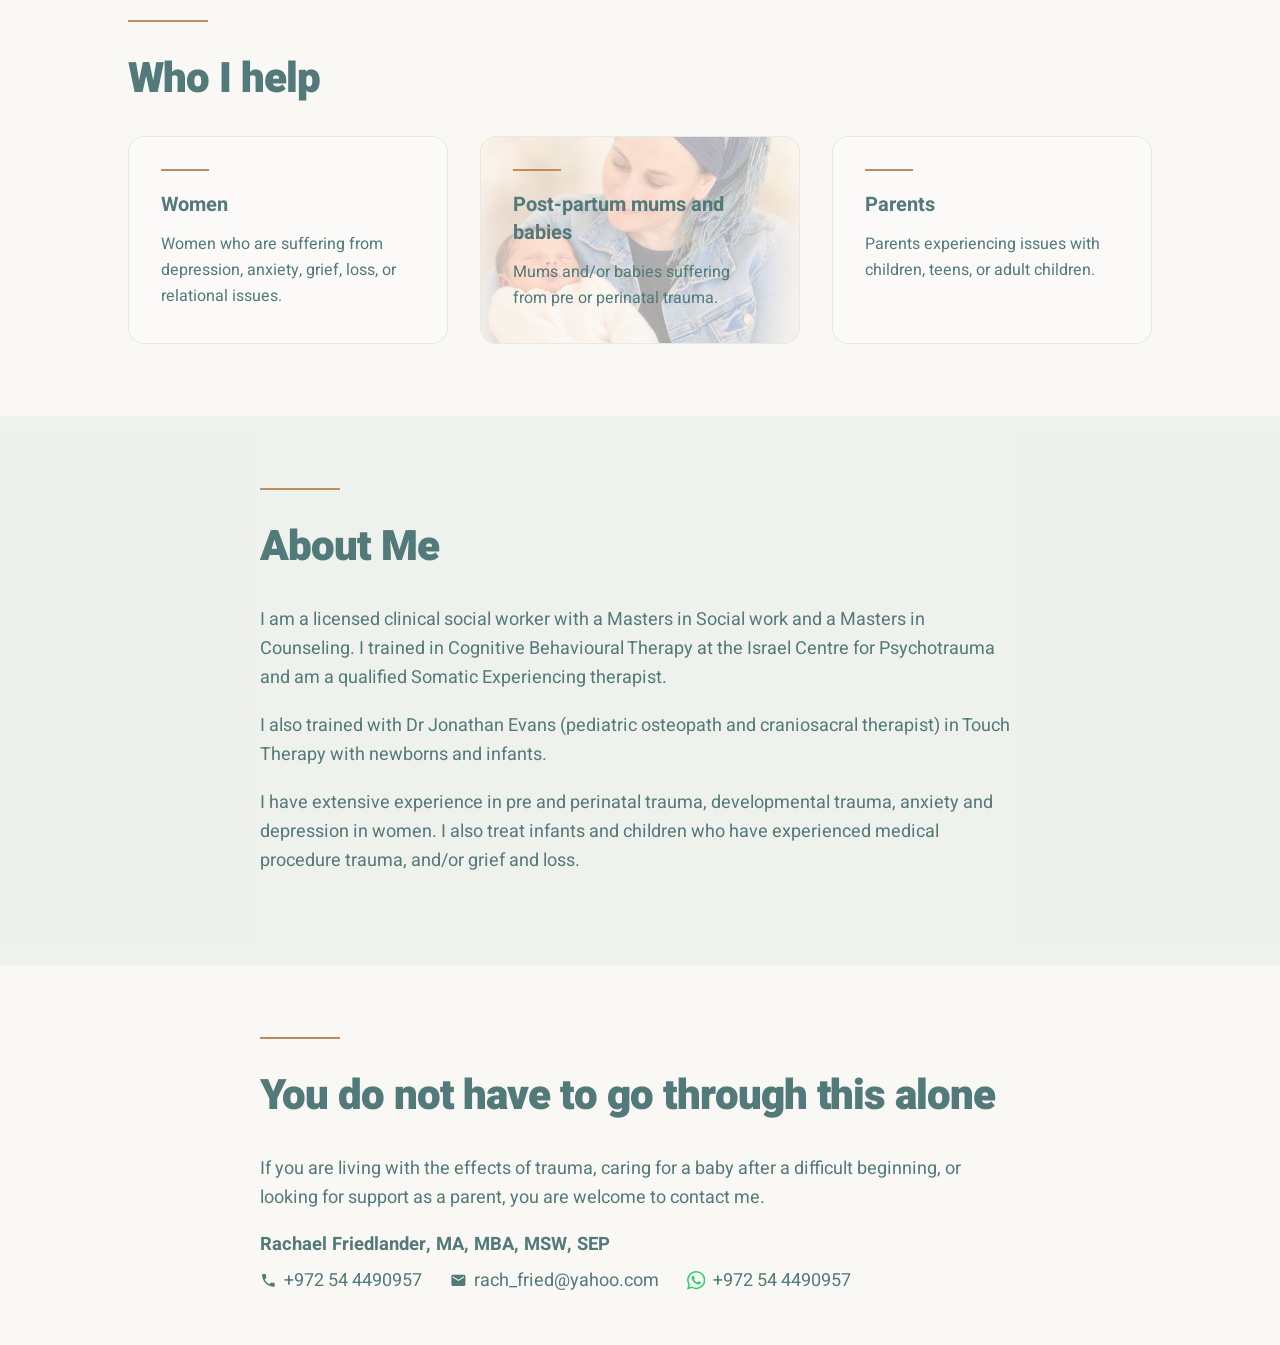
==== commit 286f8603: "English changes" ====
--- a/index.html
+++ b/index.html
@@ -7,16 +7,54 @@
   <link rel="icon" href="images/favicon.png" type="image/png">
   <link rel="apple-touch-icon" href="images/favicon.png">
   <meta name="description" content="Guidance and support for women and infants who have experienced traumatic events. Trauma therapy with a holistic approach incorporating CBT and somatic work.">
+  <link rel="canonical" href="./">
+  <link rel="alternate" hreflang="en" href="en/">
+  <link rel="alternate" hreflang="he" href="he/">
+  <link rel="alternate" hreflang="x-default" href="./">
   <script>
     (function () {
-      var stored;
-      try { stored = localStorage.getItem("lang"); } catch (e) {}
-      var primary = (navigator.language || "").toLowerCase();
-      var hebrew = /^he([-_]|$)/.test(primary) || /^iw([-_]|$)/.test(primary);
-      var lang = stored === "he" || stored === "en" ? stored : (hebrew ? "he" : "en");
-      var root = document.documentElement;
-      root.lang = lang;
-      root.dir = lang === "he" ? "rtl" : "ltr";
+      function explicitLang() {
+        var path = location.pathname.replace(/\/+$/, "");
+        var file = path.split("/").pop() || "";
+        if (file.toLowerCase() === "index.html") {
+          path = path.slice(0, -"index.html".length).replace(/\/+$/, "");
+          file = path.split("/").pop() || "";
+        }
+        file = file.toLowerCase();
+        if (file === "en" || file === "en.html") return "en";
+        if (file === "he" || file === "he.html") return "he";
+        return null;
+      }
+
+      function browserLang() {
+        var list = navigator.languages && navigator.languages.length
+          ? navigator.languages
+          : [navigator.language || ""];
+        var i, tag;
+        for (i = 0; i < list.length; i++) {
+          tag = String(list[i] || "").toLowerCase();
+          if (/^he([-_]|$)/.test(tag) || /^iw([-_]|$)/.test(tag)) return "he";
+          if (/^en([-_]|$)/.test(tag)) return "en";
+        }
+        return "en";
+      }
+
+      function siteRoot() {
+        var path = location.pathname;
+        var href = location.href;
+        if (/\/(en|he)\/index\.html$/i.test(path)) return new URL("../", href).href;
+        if (/\/(en|he)\/$/i.test(path)) return new URL("../", href).href;
+        if (/\/(en|he)$/i.test(path)) return new URL("./", href).href;
+        var dir = path.replace(/\/index\.html$/i, "/");
+        if (dir.charAt(dir.length - 1) !== "/") dir += "/";
+        return new URL(dir, location.origin).href;
+      }
+
+      var explicit = explicitLang();
+      var lang = explicit || browserLang();
+      var rootEl = document.documentElement;
+      rootEl.lang = lang;
+      rootEl.dir = lang === "he" ? "rtl" : "ltr";
       if (lang === "he") {
         document.title = "רחל פרידלנדר | מטפלת בטראומה";
         var desc = document.querySelector('meta[name="description"]');
@@ -24,6 +62,14 @@
           desc.setAttribute("content", "ליווי ותמיכה לנשים ולתינוקות שחוו אירועים טראומטיים. טיפול בטראומה בגישה הוליסטית המשלבת CBT ועבודה סומטית.");
         }
       }
+      var root = siteRoot();
+      var canonical = document.querySelector('link[rel="canonical"]');
+      if (canonical) canonical.href = explicit ? new URL(explicit + "/", root).href : root;
+      document.querySelectorAll('link[rel="alternate"]').forEach(function (link) {
+        var code = link.getAttribute("hreflang");
+        if (code === "en" || code === "he") link.href = new URL(code + "/", root).href;
+        else if (code === "x-default") link.href = root;
+      });
     })();
   </script>
   <link rel="preconnect" href="https://fonts.googleapis.com">
@@ -39,10 +85,10 @@
         <span class="i18n-he">רחל פרידלנדר</span>
         <img class="brand-logo" src="images/logo.png" alt="">
       </a>
-      <div class="lang-switch" role="group" aria-label="Language">
-        <button type="button" class="lang-option" data-set-lang="en" lang="en">EN</button>
-        <button type="button" class="lang-option" data-set-lang="he" lang="he">עב</button>
-      </div>
+      <nav class="lang-switch" aria-label="Language">
+        <a class="lang-option" data-set-lang="en" lang="en" hreflang="en" href="en/">EN</a>
+        <a class="lang-option" data-set-lang="he" lang="he" hreflang="he" href="he/">עב</a>
+      </nav>
     </div>
   </header>
 
@@ -55,7 +101,7 @@
       <div class="wrap hero-copy">
         <h1>
           <span class="i18n-en">Trauma therapist specializing in pre and perinatal trauma</span>
-          <span class="i18n-he">מטפלת בטראומה המתמחה בטראומה <span class="nowrap">טרום־לידתית</span> ו<span class="nowrap">סב־לידתית</span></span>
+          <span class="i18n-he">מטפלת בטראומה המתמחה בטראומה סביב הלידה</span>
         </h1>
         <p class="lede">
           <span class="i18n-en">Guidance and support for women and infants who have experienced traumatic events</span>
@@ -69,17 +115,16 @@
         <span class="rule" aria-hidden="true"></span>
         <h2>
           <span class="i18n-en">When trauma becomes overwhelming</span>
-          <span class="i18n-he">כשהטראומה הופכת למציפה</span>
+          <span class="i18n-he">כשהחוויה גדולה מיכולת ההכלה</span>
         </h2>
-        <!-- DRAFT FOR REVIEW: These two paragraphs were blank in the Google Doc. They use only the people and methods Rachael already named. Replace them when final copy is ready. -->
-        <p>
-          <span class="i18n-en">Trauma can show up as anxiety, chronic pain, grief, a difficult birth, or a relationship that feels stuck. It can leave you overwhelmed, disconnected, or unsure how to help your child.</span>
-          <span class="i18n-he">טראומה יכולה להופיע כחרדה, כאב כרוני, אבל, לידה קשה, או קשר שמרגיש תקוע. היא יכולה להשאיר תחושה של הצפה וניתוק, או קושי לדעת איך לעזור לילד.</span>
-        </p>
-        <p>
-          <span class="i18n-en">Sessions bring together CBT and somatic work, so we can go at your pace with both the story and what the body is holding, and look for what helps you, and/or your family/baby, feel safer and more stable.</span>
-          <span class="i18n-he">במפגשים משלבים <span class="ltr">CBT</span> ועבודה סומטית, כך שאפשר להתקדם בקצב שלך גם עם הסיפור וגם עם מה שהגוף מחזיק, ולחפש את מה שעוזר לך ו/או למשפחה או לתינוק להרגיש יותר ביטחון ויציבות.</span>
-        </p>
+        <div class="i18n-en">
+          <p>Trauma can show up in multiple ways. We don't always recognise that the difficulties we're experiencing may stem from a traumatic experience. Sometimes trauma is felt in the body, for instance, chronic pain, migraines and/or digestive issues or even the experience of a difficult birth. At other times, trauma may show up emotionally, as intense anxiety, sadness or a sense of overwhelm. Trauma also influences our behaviour and relationships, shaping how we connect and we respond to those around us. We don't always recognise the connection between what we're experiencing today and what we've been through in the past. Understanding this connection can be the first step towards healing.</p>
+          <p>In our sessions, we will combine CBT with somatic (body-based) work, allowing you to move forward at your own pace while gently exploring both your personal story and what your body is holding. Together, we will discover what helps you and/or your family, baby or child develop a greater sense of safety, security and stability.</p>
+        </div>
+        <div class="i18n-he">
+          <p>טראומה יכולה להופיע במגוון רחב של דרכים, ולא תמיד ברור לנו שהמקור שלה הוא בכלל חוויה טראומטית. לפעמים טראומה מתבטאת בגוף, למשל ככאב כרוני או למשל בלידה קשה, לפעמים ברגשות כמו חרדה או עצב ולפעמים בהתנהגות או במערכות היחסים שלנו.</p>
+          <p>במפגשים אנו נשלב <span class="ltr">CBT</span> ועבודה סומטית, כך שאפשר להתקדם בקצב שלך גם עם הסיפור שלך וגם עם מה שהגוף שלך מחזיק. נחפש יחד את מה שעוזר לך ו/או למשפחה או לתינוק /ילד שלכם להרגיש יותר ביטחון ויציבות.</p>
+        </div>
       </div>
     </section>
 
@@ -99,7 +144,7 @@
             </h3>
             <p>
               <span class="i18n-en">Women who are suffering from depression, anxiety, grief, loss, or relational issues.</span>
-              <span class="i18n-he">נשים שסובלות מדיכאון, מחרדה, מאבל, מאובדן או מקשיים בקשר.</span>
+              <span class="i18n-he">נשים החוות כאב רגשי, הצפה או מצוקה נפשית, ומתמודדות עם חרדה, דיכאון, אובדן, אבל או קשיים בקשרים משמעותיים בחייהן.</span>
             </p>
           </article>
           <article class="card card-focus">
@@ -109,11 +154,11 @@
             <span class="rule" aria-hidden="true"></span>
             <h3>
               <span class="i18n-en">Post-partum mums and babies</span>
-              <span class="i18n-he">אמהות אחרי לידה ותינוקות</span>
+              <span class="i18n-he">אמהות ו/או ותינוקות אחרי לידה</span>
             </h3>
             <p>
               <span class="i18n-en">Mums and/or babies suffering from pre or perinatal trauma.</span>
-              <span class="i18n-he">אמהות ו/או תינוקות עם טראומה <span class="nowrap">טרום־לידתית</span> או <span class="nowrap">סב־לידתית</span>.</span>
+              <span class="i18n-he">אימהות ותינוקות שחוו חוויות מורכבות או טראומטיות סביב ההיריון והלידה.</span>
             </p>
           </article>
           <article class="card">
@@ -124,7 +169,7 @@
             </h3>
             <p>
               <span class="i18n-en">Parents experiencing issues with children, teens, or adult children.</span>
-              <span class="i18n-he">הורים שמתמודדים עם קשיים מול ילדים, מתבגרים או ילדים בוגרים.</span>
+              <span class="i18n-he">הורים המתמודדים עם אתגרי הורות, ומבקשים להבין טוב יותר את ילדיהם ולמצוא דרכים חדשות להתקרבות, לתקשורת ולקשר.</span>
             </p>
           </article>
         </div>
@@ -148,7 +193,7 @@
         </p>
         <p>
           <span class="i18n-en">I have extensive experience in pre and perinatal trauma, developmental trauma, anxiety and depression in women. I also treat infants and children who have experienced medical procedure trauma, and/or grief and loss.</span>
-          <span class="i18n-he">יש לי ניסיון רב בטראומה <span class="nowrap">טרום־לידתית</span> ו<span class="nowrap">סב־לידתית</span>, בטראומה התפתחותית, ובחרדה ובדיכאון אצל נשים. אני מטפלת גם בתינוקות ובילדים שעברו טראומה בעקבות הליכים רפואיים, ו/או אבל ואובדן.</span>
+          <span class="i18n-he">לאורך השנים צברתי ניסיון בטיפול בטראומה <span class="nowrap">טרום־לידתית</span> ו<span class="nowrap">סב־לידתית</span>, בטראומה התפתחותית ובנשים המתמודדות עם חרדה ודיכאון.<br>בנוסף, אני מלווה תינוקות וילדים שחוו חוויות טראומטיות בעקבות הליכים רפואיים, וכן ילדים ומשפחות המתמודדים עם אובדן ואבל.</span>
         </p>
       </div>
     </section>
@@ -199,7 +244,6 @@
 
   <script>
     (function () {
-      var KEY = "lang";
       var copy = {
         en: {
           title: "Rachael Friedlander | Trauma Therapist",
@@ -215,7 +259,18 @@
         }
       };
 
-      function apply(lang, persist) {
+      function siteRoot() {
+        var path = location.pathname;
+        var href = location.href;
+        if (/\/(en|he)\/index\.html$/i.test(path)) return new URL("../", href).href;
+        if (/\/(en|he)\/$/i.test(path)) return new URL("../", href).href;
+        if (/\/(en|he)$/i.test(path)) return new URL("./", href).href;
+        var dir = path.replace(/\/index\.html$/i, "/");
+        if (dir.charAt(dir.length - 1) !== "/") dir += "/";
+        return new URL(dir, location.origin).href;
+      }
+
+      function apply(lang) {
         var text = copy[lang] || copy.en;
         var root = document.documentElement;
         root.lang = lang;
@@ -225,26 +280,20 @@
         if (desc) desc.setAttribute("content", text.description);
         var group = document.querySelector(".lang-switch");
         if (group) group.setAttribute("aria-label", text.langLabel);
-        document.querySelectorAll("[data-set-lang]").forEach(function (button) {
-          var selected = button.getAttribute("data-set-lang") === lang;
-          button.setAttribute("aria-pressed", selected ? "true" : "false");
+        var home = siteRoot();
+        document.querySelectorAll("[data-set-lang]").forEach(function (link) {
+          var code = link.getAttribute("data-set-lang");
+          link.href = new URL(code + "/", home).href;
+          if (code === lang) link.setAttribute("aria-current", "true");
+          else link.removeAttribute("aria-current");
         });
         document.querySelectorAll("[data-whatsapp]").forEach(function (link) {
           link.href = "https://wa.me/972544490957";
           link.setAttribute("aria-label", text.whatsapp + " +972 54 4490957");
         });
-        if (persist) {
-          try { localStorage.setItem(KEY, lang); } catch (e) {}
-        }
-      }
-
-      document.querySelectorAll("[data-set-lang]").forEach(function (button) {
-        button.addEventListener("click", function () {
-          apply(button.getAttribute("data-set-lang"), true);
-        });
-      });
-
-      apply(document.documentElement.lang === "he" ? "he" : "en", false);
+      }
+
+      apply(document.documentElement.lang === "he" ? "he" : "en");
     })();
   </script>
 </body>
--- a/styles.css
+++ b/styles.css
@@ -206,6 +206,7 @@
   border-radius: 999px;
   background: transparent;
   color: var(--muted);
+  text-decoration: none;
   font: inherit;
   font-size: 0.8rem;
   font-weight: 700;
@@ -215,12 +216,20 @@
   cursor: pointer;
 }
 
+.lang-option:link,
+.lang-option:visited {
+  color: var(--muted);
+  text-decoration: none;
+}
+
 .lang-option:hover {
   color: var(--ink);
 }
 
-html:not([lang="he"]) .lang-option[data-set-lang="en"],
-html[lang="he"] .lang-option[data-set-lang="he"] {
+html:not([lang="he"]) .lang-option[data-set-lang="en"]:link,
+html:not([lang="he"]) .lang-option[data-set-lang="en"]:visited,
+html[lang="he"] .lang-option[data-set-lang="he"]:link,
+html[lang="he"] .lang-option[data-set-lang="he"]:visited {
   background: var(--ink);
   color: var(--page);
 }
